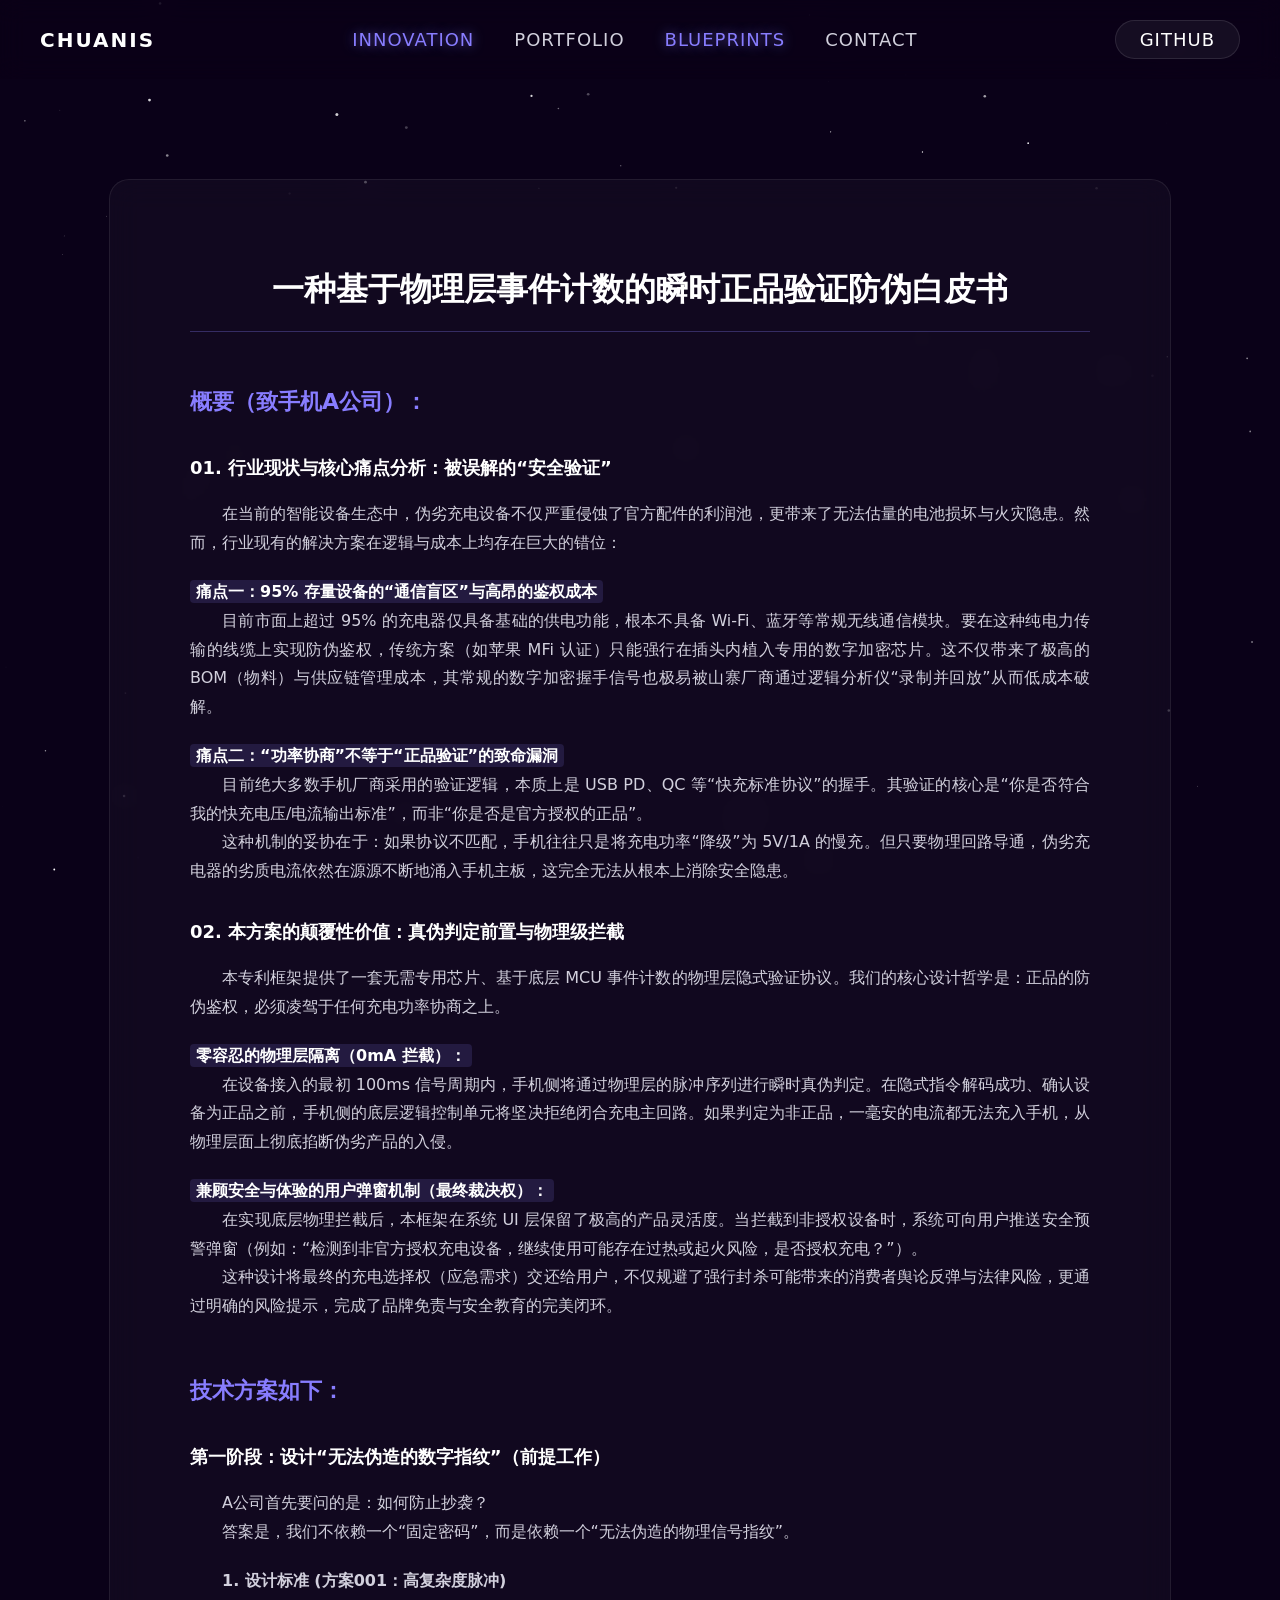
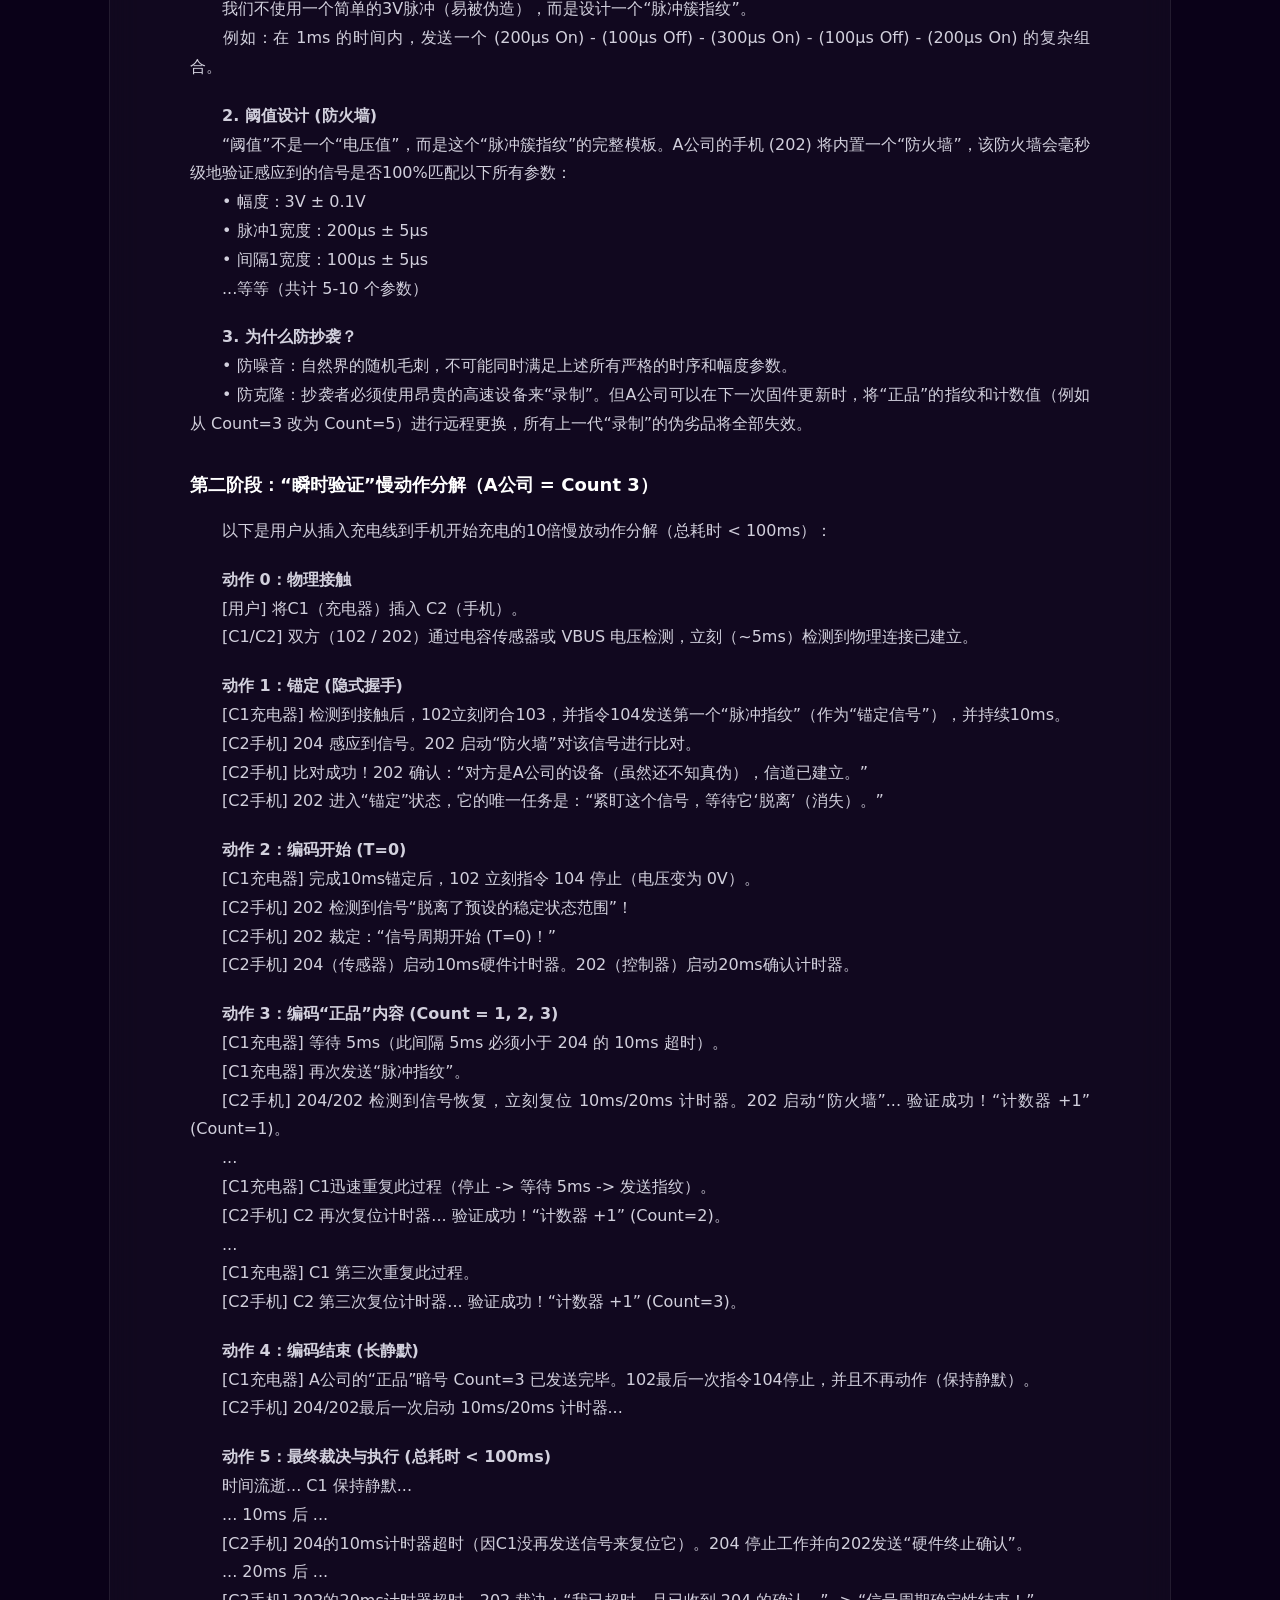
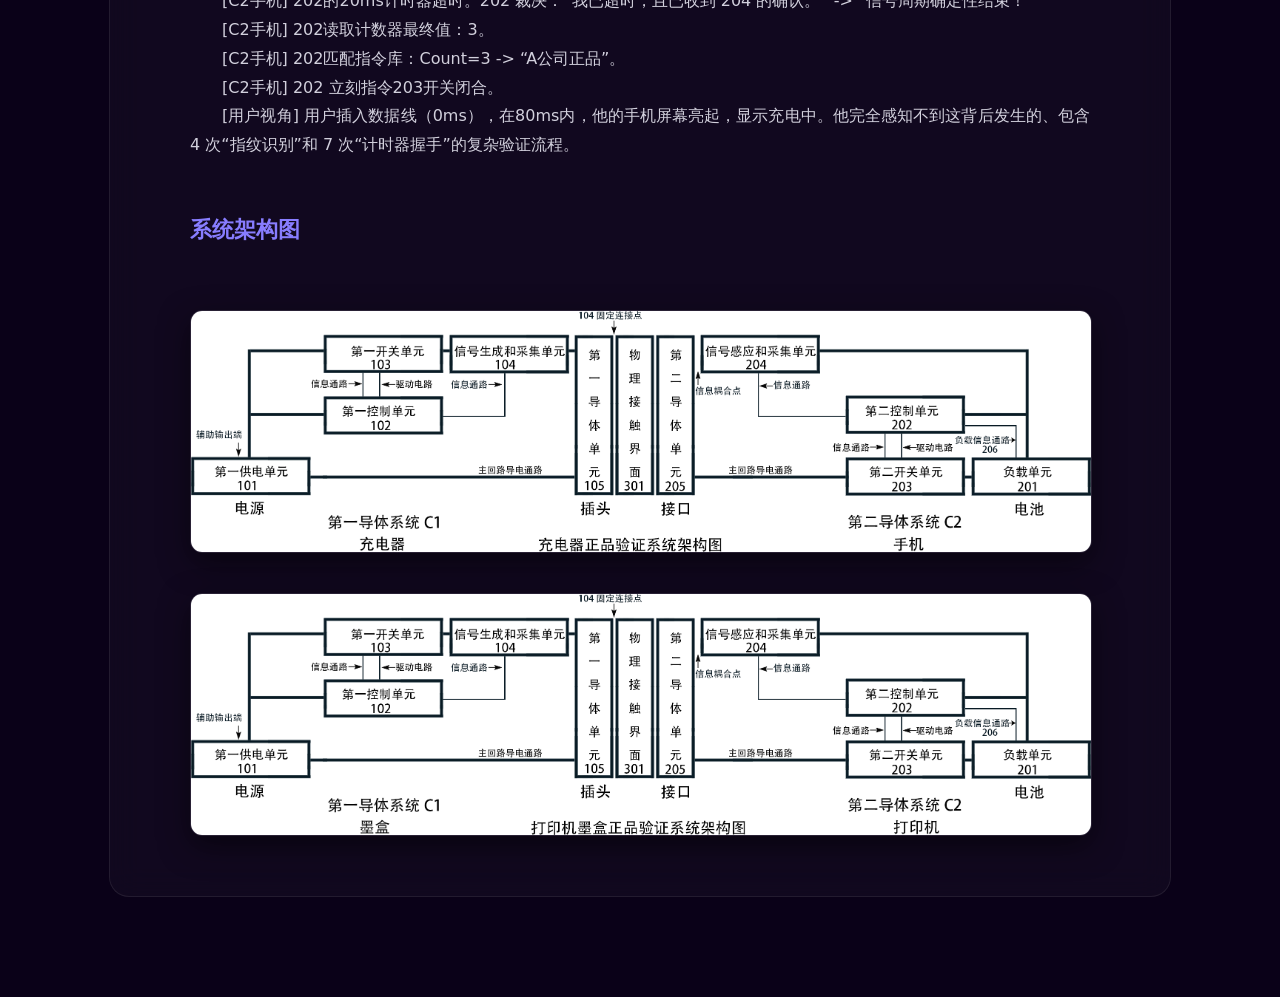
==== blueprints/index.html @ 3c377c74 "Add files via upload" ====
<!DOCTYPE html>
<html lang="zh-CN">
<head>
    <meta charset="UTF-8">
    <meta name="viewport" content="width=device-width, initial-scale=1.0">
    <title>技术白皮书 | CHUANIS BLUEPRINTS</title>
    <meta name="description" content="一种基于物理层事件计数的瞬时正品验证防伪白皮书。解析行业痛点，提供零容忍的物理层隔离与防伪解决方案。">
    
    <link rel="stylesheet" href="../assets/background.css">
    <link rel="stylesheet" href="../assets/nav.css">
    
    <style>
        /* 白皮书专属沉浸式阅读排版 */
        .whitepaper-container {
            display: flex;
            justify-content: center;
            padding: 100px 20px;
            position: relative;
            z-index: 10;
        }

        .whitepaper-content {
            background: rgba(255, 255, 255, 0.03);
            border: 1px solid rgba(255, 255, 255, 0.08);
            padding: 60px 80px;
            border-radius: 20px;
            max-width: 900px; /* 控制最佳阅读宽度 */
            width: 100%;
            backdrop-filter: blur(15px);
            color: #d2d0dd;
            line-height: 1.8;
            font-size: 16px;
        }

        /* 标题排版 */
        .whitepaper-content h1 {
            color: #fff;
            font-size: 32px;
            text-align: center;
            margin-bottom: 50px;
            line-height: 1.4;
            border-bottom: 1px solid rgba(136, 125, 255, 0.3);
            padding-bottom: 20px;
        }

        .whitepaper-content h2 {
            color: #887dff;
            font-size: 22px;
            margin-top: 50px;
            margin-bottom: 20px;
        }

        .whitepaper-content h3 {
            color: #fff;
            font-size: 18px;
            margin-top: 30px;
            margin-bottom: 15px;
        }

        /* 段落缩进与间距 */
        .whitepaper-content p {
            margin-bottom: 20px;
            text-align: justify;
        }

        /* 关键信息强调 */
        .highlight-text {
            color: #fff;
            font-weight: 600;
            background: rgba(136, 125, 255, 0.15);
            padding: 2px 6px;
            border-radius: 4px;
        }

        /* 图片架构图排版 */
        .architecture-images {
            margin-top: 60px;
            display: flex;
            flex-direction: column;
            gap: 40px;
        }

        .architecture-images img {
            width: 100%;
            height: auto;
            border-radius: 12px;
            box-shadow: 0 10px 30px rgba(0,0,0,0.5);
            border: 1px solid rgba(255,255,255,0.1);
        }

        /* 手机端适配 */
        @media (max-width: 768px) {
            .whitepaper-content { padding: 40px 30px; }
            .whitepaper-content h1 { font-size: 26px; }
        }
    </style>
</head>
<body>

    <main class="whitepaper-container">
        <article class="whitepaper-content">
            
            <h1>一种基于物理层事件计数的瞬时正品验证防伪白皮书</h1>

            <h2>概要（致手机A公司）：</h2>

            <h3>01. 行业现状与核心痛点分析：被误解的“安全验证”</h3>
            <p>&emsp;&emsp;在当前的智能设备生态中，伪劣充电设备不仅严重侵蚀了官方配件的利润池，更带来了无法估量的电池损坏与火灾隐患。然而，行业现有的解决方案在逻辑与成本上均存在巨大的错位：</p>
            
            <p><span class="highlight-text">痛点一：95% 存量设备的“通信盲区”与高昂的鉴权成本</span><br>
            &emsp;&emsp;目前市面上超过 95% 的充电器仅具备基础的供电功能，根本不具备 Wi-Fi、蓝牙等常规无线通信模块。要在这种纯电力传输的线缆上实现防伪鉴权，传统方案（如苹果 MFi 认证）只能强行在插头内植入专用的数字加密芯片。这不仅带来了极高的 BOM（物料）与供应链管理成本，其常规的数字加密握手信号也极易被山寨厂商通过逻辑分析仪“录制并回放”从而低成本破解。</p>

            <p><span class="highlight-text">痛点二：“功率协商”不等于“正品验证”的致命漏洞</span><br>
            &emsp;&emsp;目前绝大多数手机厂商采用的验证逻辑，本质上是 USB PD、QC 等“快充标准协议”的握手。其验证的核心是“你是否符合我的快充电压/电流输出标准”，而非“你是否是官方授权的正品”。<br>
            &emsp;&emsp;这种机制的妥协在于：如果协议不匹配，手机往往只是将充电功率“降级”为 5V/1A 的慢充。但只要物理回路导通，伪劣充电器的劣质电流依然在源源不断地涌入手机主板，这完全无法从根本上消除安全隐患。</p>

            <h3>02. 本方案的颠覆性价值：真伪判定前置与物理级拦截</h3>
            <p>&emsp;&emsp;本专利框架提供了一套无需专用芯片、基于底层 MCU 事件计数的物理层隐式验证协议。我们的核心设计哲学是：正品的防伪鉴权，必须凌驾于任何充电功率协商之上。</p>

            <p><span class="highlight-text">零容忍的物理层隔离（0mA 拦截）：</span><br>
            &emsp;&emsp;在设备接入的最初 100ms 信号周期内，手机侧将通过物理层的脉冲序列进行瞬时真伪判定。在隐式指令解码成功、确认设备为正品之前，手机侧的底层逻辑控制单元将坚决拒绝闭合充电主回路。如果判定为非正品，一毫安的电流都无法充入手机，从物理层面上彻底掐断伪劣产品的入侵。</p>

            <p><span class="highlight-text">兼顾安全与体验的用户弹窗机制（最终裁决权）：</span><br>
            &emsp;&emsp;在实现底层物理拦截后，本框架在系统 UI 层保留了极高的产品灵活度。当拦截到非授权设备时，系统可向用户推送安全预警弹窗（例如：“检测到非官方授权充电设备，继续使用可能存在过热或起火风险，是否授权充电？”）。<br>
            &emsp;&emsp;这种设计将最终的充电选择权（应急需求）交还给用户，不仅规避了强行封杀可能带来的消费者舆论反弹与法律风险，更通过明确的风险提示，完成了品牌免责与安全教育的完美闭环。</p>

            <h2>技术方案如下：</h2>

            <h3>第一阶段：设计“无法伪造的数字指纹”（前提工作）</h3>
            <p>&emsp;&emsp;A公司首先要问的是：如何防止抄袭？<br>
            &emsp;&emsp;答案是，我们不依赖一个“固定密码”，而是依赖一个“无法伪造的物理信号指纹”。</p>

            <p>&emsp;&emsp;<strong>1. 设计标准 (方案001：高复杂度脉冲)</strong><br>
            &emsp;&emsp;我们不使用一个简单的3V脉冲（易被伪造），而是设计一个“脉冲簇指纹”。<br>
            &emsp;&emsp;例如：在 1ms 的时间内，发送一个 (200µs On) - (100µs Off) - (300µs On) - (100µs Off) - (200µs On) 的复杂组合。</p>

            <p>&emsp;&emsp;<strong>2. 阈值设计 (防火墙)</strong><br>
            &emsp;&emsp;“阈值”不是一个“电压值”，而是这个“脉冲簇指纹”的完整模板。A公司的手机 (202) 将内置一个“防火墙”，该防火墙会毫秒级地验证感应到的信号是否100%匹配以下所有参数：<br>
            &emsp;&emsp;• 幅度：3V ± 0.1V<br>
            &emsp;&emsp;• 脉冲1宽度：200µs ± 5µs<br>
            &emsp;&emsp;• 间隔1宽度：100µs ± 5µs<br>
            &emsp;&emsp;...等等（共计 5-10 个参数）</p>

            <p>&emsp;&emsp;<strong>3. 为什么防抄袭？</strong><br>
            &emsp;&emsp;• 防噪音：自然界的随机毛刺，不可能同时满足上述所有严格的时序和幅度参数。<br>
            &emsp;&emsp;• 防克隆：抄袭者必须使用昂贵的高速设备来“录制”。但A公司可以在下一次固件更新时，将“正品”的指纹和计数值（例如从 Count=3 改为 Count=5）进行远程更换，所有上一代“录制”的伪劣品将全部失效。</p>

            <h3>第二阶段：“瞬时验证”慢动作分解（A公司 = Count 3）</h3>
            <p>&emsp;&emsp;以下是用户从插入充电线到手机开始充电的10倍慢放动作分解（总耗时 < 100ms）：</p>

            <p>&emsp;&emsp;<strong>动作 0：物理接触</strong><br>
            &emsp;&emsp;[用户] 将C1（充电器）插入 C2（手机）。<br>
            &emsp;&emsp;[C1/C2] 双方（102 / 202）通过电容传感器或 VBUS 电压检测，立刻（~5ms）检测到物理连接已建立。</p>

            <p>&emsp;&emsp;<strong>动作 1：锚定 (隐式握手)</strong><br>
            &emsp;&emsp;[C1充电器] 检测到接触后，102立刻闭合103，并指令104发送第一个“脉冲指纹”（作为“锚定信号”），并持续10ms。<br>
            &emsp;&emsp;[C2手机] 204 感应到信号。202 启动“防火墙”对该信号进行比对。<br>
            &emsp;&emsp;[C2手机] 比对成功！202 确认：“对方是A公司的设备（虽然还不知真伪），信道已建立。”<br>
            &emsp;&emsp;[C2手机] 202 进入“锚定”状态，它的唯一任务是：“紧盯这个信号，等待它‘脱离’（消失）。”</p>

            <p>&emsp;&emsp;<strong>动作 2：编码开始 (T=0)</strong><br>
            &emsp;&emsp;[C1充电器] 完成10ms锚定后，102 立刻指令 104 停止（电压变为 0V）。<br>
            &emsp;&emsp;[C2手机] 202 检测到信号“脱离了预设的稳定状态范围”！<br>
            &emsp;&emsp;[C2手机] 202 裁定：“信号周期开始 (T=0)！”<br>
            &emsp;&emsp;[C2手机] 204（传感器）启动10ms硬件计时器。202（控制器）启动20ms确认计时器。</p>

            <p>&emsp;&emsp;<strong>动作 3：编码“正品”内容 (Count = 1, 2, 3)</strong><br>
            &emsp;&emsp;[C1充电器] 等待 5ms（此间隔 5ms 必须小于 204 的 10ms 超时）。<br>
            &emsp;&emsp;[C1充电器] 再次发送“脉冲指纹”。<br>
            &emsp;&emsp;[C2手机] 204/202 检测到信号恢复，立刻复位 10ms/20ms 计时器。202 启动“防火墙”... 验证成功！“计数器 +1” (Count=1)。<br>
            &emsp;&emsp;...<br>
            &emsp;&emsp;[C1充电器] C1迅速重复此过程（停止 -> 等待 5ms -> 发送指纹）。<br>
            &emsp;&emsp;[C2手机] C2 再次复位计时器... 验证成功！“计数器 +1” (Count=2)。<br>
            &emsp;&emsp;...<br>
            &emsp;&emsp;[C1充电器] C1 第三次重复此过程。<br>
            &emsp;&emsp;[C2手机] C2 第三次复位计时器... 验证成功！“计数器 +1” (Count=3)。</p>

            <p>&emsp;&emsp;<strong>动作 4：编码结束 (长静默)</strong><br>
            &emsp;&emsp;[C1充电器] A公司的“正品”暗号 Count=3 已发送完毕。102最后一次指令104停止，并且不再动作（保持静默）。<br>
            &emsp;&emsp;[C2手机] 204/202最后一次启动 10ms/20ms 计时器...</p>

            <p>&emsp;&emsp;<strong>动作 5：最终裁决与执行 (总耗时 < 100ms)</strong><br>
            &emsp;&emsp;时间流逝... C1 保持静默...<br>
            &emsp;&emsp;... 10ms 后 ...<br>
            &emsp;&emsp;[C2手机] 204的10ms计时器超时（因C1没再发送信号来复位它）。204 停止工作并向202发送“硬件终止确认”。<br>
            &emsp;&emsp;... 20ms 后 ...<br>
            &emsp;&emsp;[C2手机] 202的20ms计时器超时。202 裁决：“我已超时，且已收到 204 的确认。” -> “信号周期确定性结束！”<br>
            &emsp;&emsp;[C2手机] 202读取计数器最终值：3。<br>
            &emsp;&emsp;[C2手机] 202匹配指令库：Count=3 -> “A公司正品”。<br>
            &emsp;&emsp;[C2手机] 202 立刻指令203开关闭合。<br>
            &emsp;&emsp;[用户视角] 用户插入数据线（0ms），在80ms内，他的手机屏幕亮起，显示充电中。他完全感知不到这背后发生的、包含 4 次“指纹识别”和 7 次“计时器握手”的复杂验证流程。</p>

            <h2>系统架构图</h2>
            
            <div class="architecture-images">
                <img src="充电器正品验证系统架构图.png" alt="充电器正品验证系统架构图">
                <img src="打印机墨盒正品验证系统架构图.png" alt="打印机墨盒正品验证系统架构图">
            </div>

        </article>
    </main>

    <script src="../assets/background.js"></script>
    <script src="../assets/nav.js"></script>
    
</body>
</html>
---- assets/background.css ----
/* assets/background.css - 全局星空背景样式 */

/* 1. 规范网页底层 */
body {
    margin: 0;
    padding: 0;
    background-color: #0a0118; /* 纯粹的极夜黑底色 */
    color: #fff;
    font-family: system-ui, -apple-system, sans-serif;
    /* 优化：使用 dvh 完美适配现代智能手机的动态地址栏 */
    min-height: 100dvh; 
    overflow-x: hidden; /* 防止横向滚动条 */
}

/* 2. 将星空画布死死钉在屏幕最底层 */
#star-canvas {
    position: fixed; /* 核心：不论网页内容怎么滑动，星空永远在原地 */
    top: 0;
    left: 0;
    width: 100vw;
    height: 100vh;
    z-index: -999; /* 永远在所有内容的最低层 */
    pointer-events: none; /* 让鼠标事件穿透，绝不影响网页点击 */
}
---- assets/nav.css ----
/* assets/nav.css - CHUANIS 全局导航样式 (毛玻璃效果版) */

.global-navbar {
    position: sticky;
    top: 0;
    display: flex;
    justify-content: space-between;
    align-items: center;
    padding: 20px 40px;
    z-index: 2000;
    
    /* 毛玻璃核心效果 */
    background: rgba(10, 1, 24, 0.7); 
    backdrop-filter: blur(12px); 
    -webkit-backdrop-filter: blur(12px);
    
    /* 修正：如果之前有奇怪横条，是因为边框导致的，这里明确移除底部边框 */
    border-bottom: none; 
}

.nav-logo {
    color: #fff;
    font-weight: bold;
    text-decoration: none;
    font-size: 20px;
    letter-spacing: 2px;
}

.nav-center {
    display: flex;
    gap: 40px;
}

.nav-center a {
    color: #d2d0dd; 
    text-decoration: none;
    font-size: 14px;
    font-weight: 500;
    transition: all 0.3s ease;
    text-transform: uppercase;
    letter-spacing: 1px;
}

/* ✨ 电光紫交互效果 */
.nav-center a:hover,
.nav-center a.active {
    color: #887dff; 
    text-shadow: 0 0 12px rgba(136, 125, 255, 0.6); 
}

.nav-right {
    display: flex;
    gap: 24px;
    align-items: center;
}

/* GitHub 按钮 */
.nav-btn-signup {
    color: #fff;
    background: rgba(255, 255, 255, 0.05);
    border: 1px solid rgba(255, 255, 255, 0.1);
    padding: 8px 24px;
    border-radius: 999px;
    text-decoration: none;
    font-size: 14px;
    transition: all 0.3s ease;
    text-transform: uppercase;
    letter-spacing: 1px;
}
.nav-btn-signup:hover {
    background: rgba(255, 255, 255, 0.1);
    border-color: rgba(255, 255, 255, 0.2);
}
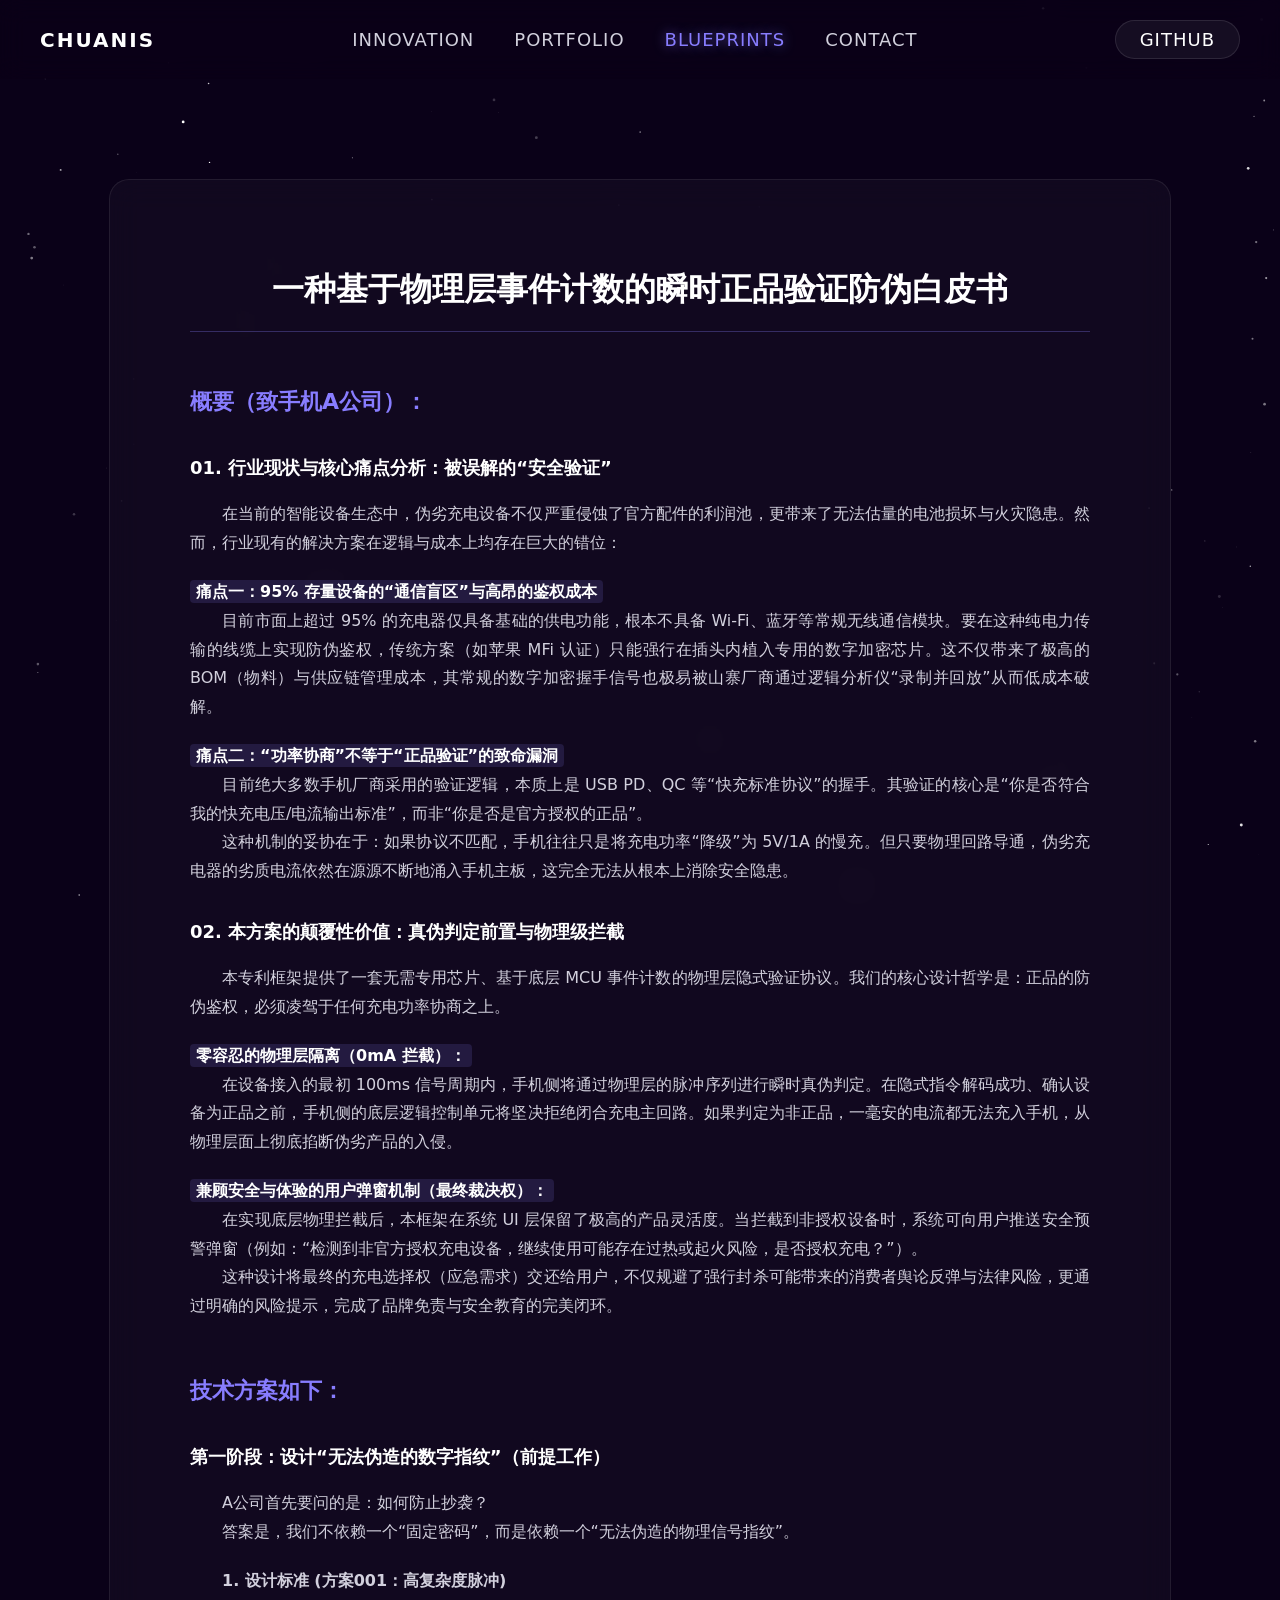
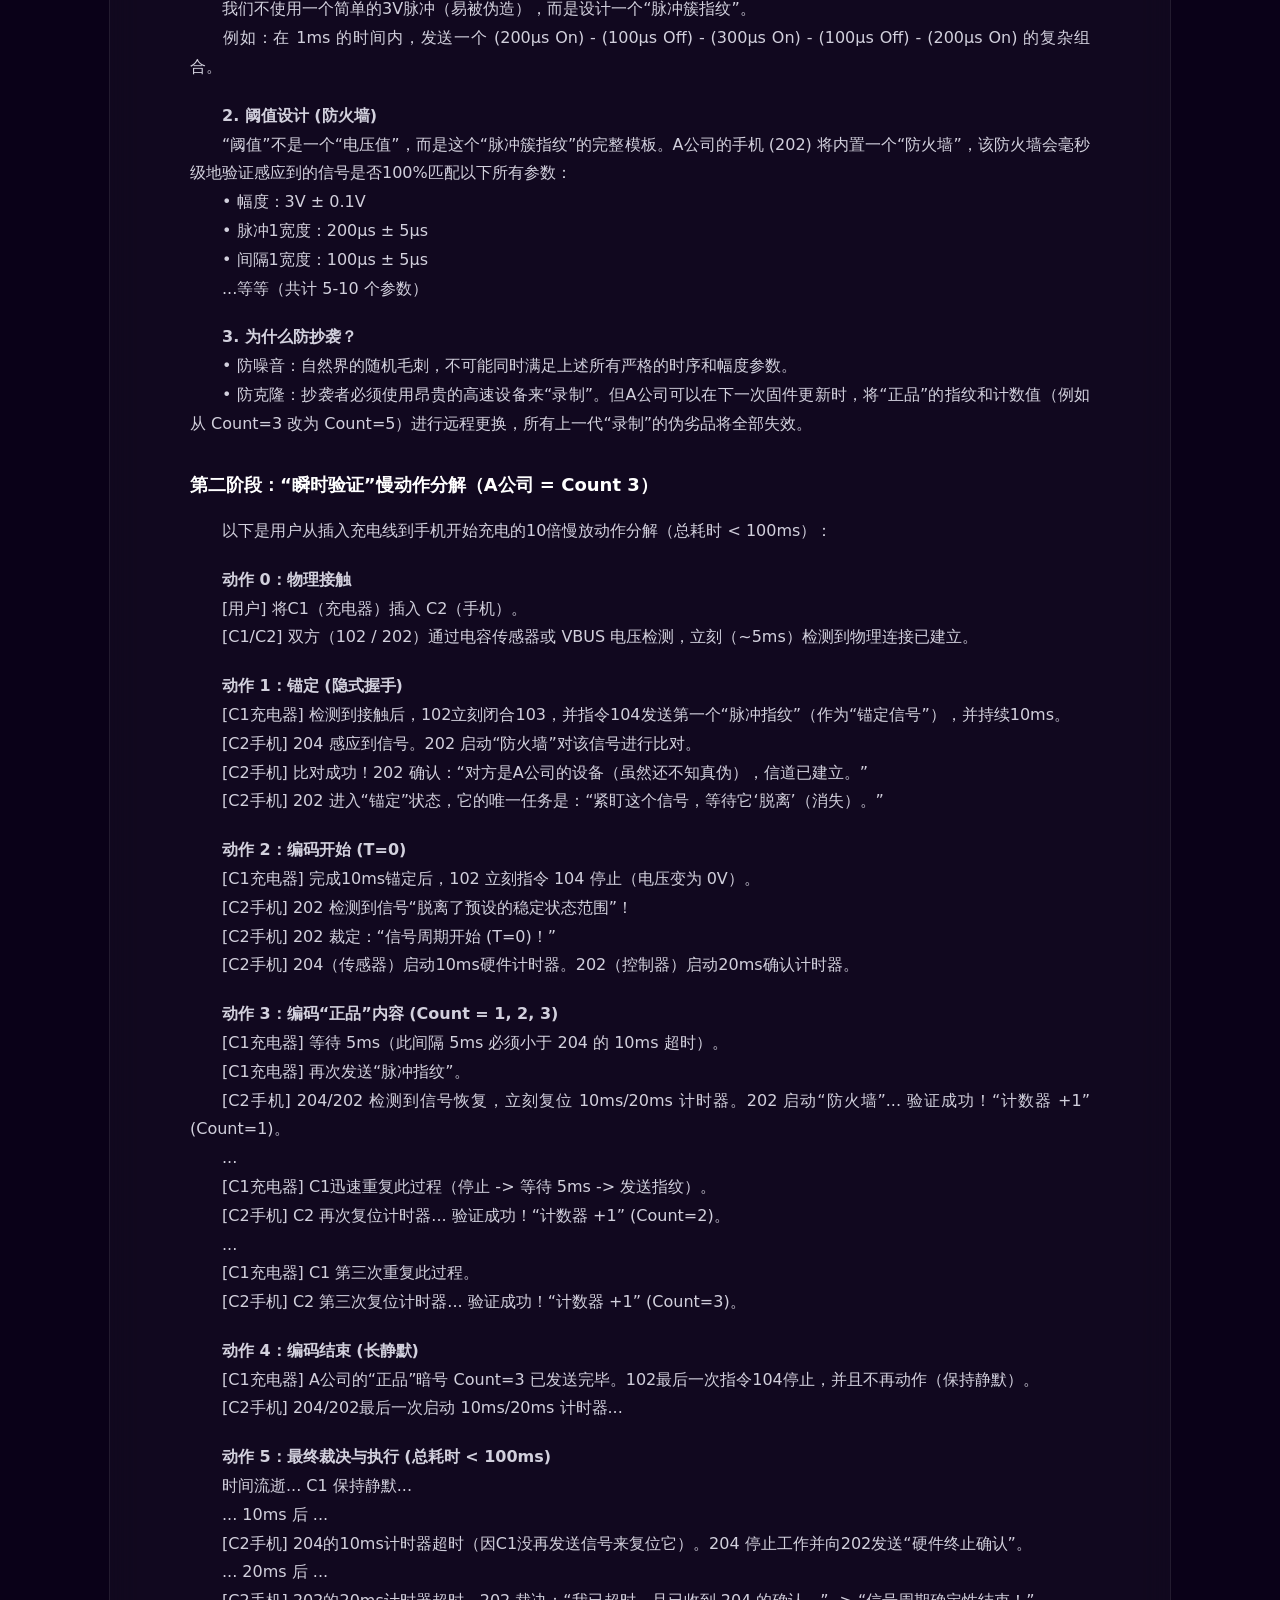
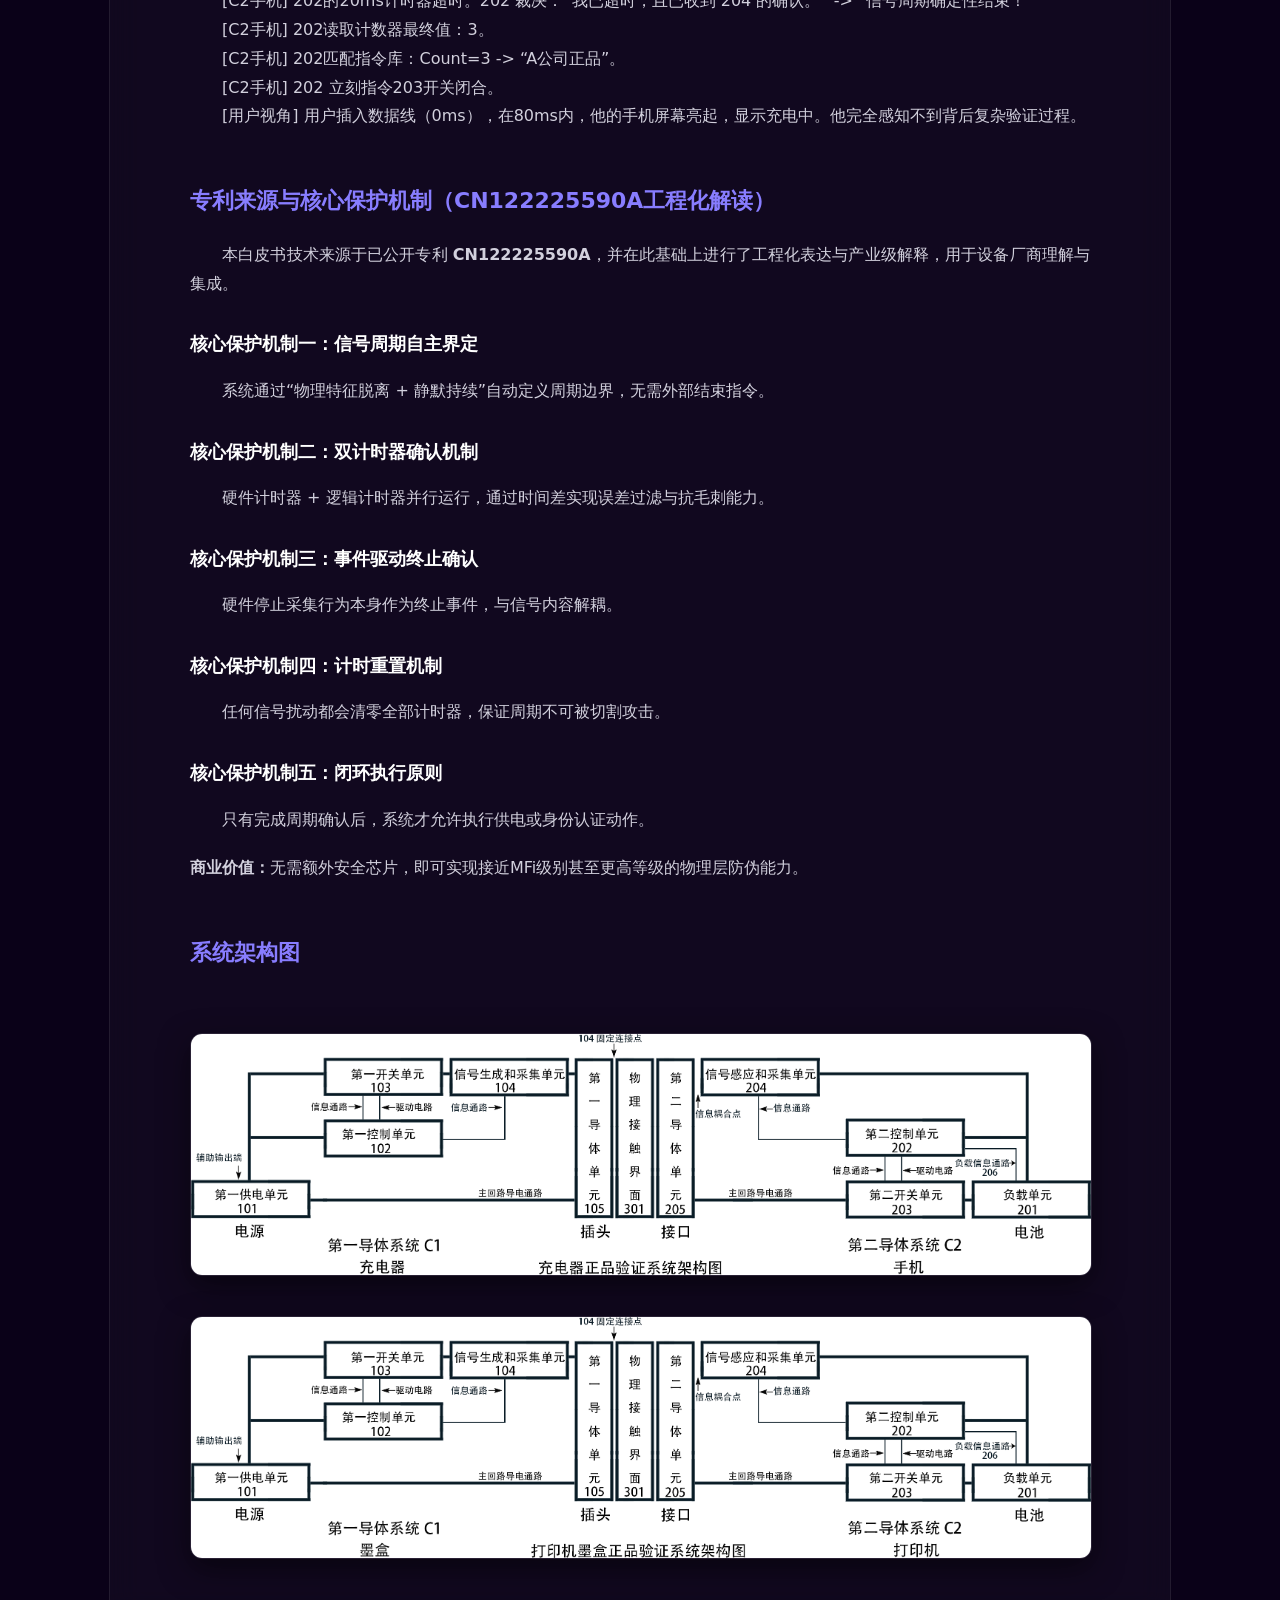
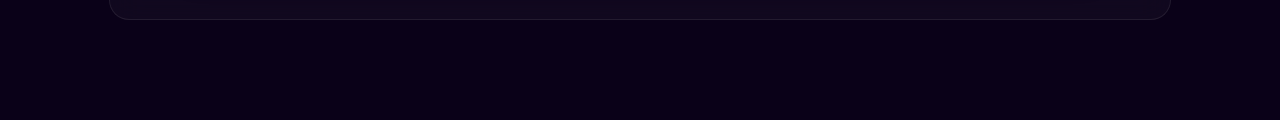
==== commit b620a2b5: "Update index.html" ====
--- a/blueprints/index.html
+++ b/blueprints/index.html
@@ -24,7 +24,7 @@
             border: 1px solid rgba(255, 255, 255, 0.08);
             padding: 60px 80px;
             border-radius: 20px;
-            max-width: 900px; /* 控制最佳阅读宽度 */
+            max-width: 900px;
             width: 100%;
             backdrop-filter: blur(15px);
             color: #d2d0dd;
@@ -32,7 +32,6 @@
             font-size: 16px;
         }
 
-        /* 标题排版 */
         .whitepaper-content h1 {
             color: #fff;
             font-size: 32px;
@@ -57,13 +56,11 @@
             margin-bottom: 15px;
         }
 
-        /* 段落缩进与间距 */
         .whitepaper-content p {
             margin-bottom: 20px;
             text-align: justify;
         }
 
-        /* 关键信息强调 */
         .highlight-text {
             color: #fff;
             font-weight: 600;
@@ -72,7 +69,6 @@
             border-radius: 4px;
         }
 
-        /* 图片架构图排版 */
         .architecture-images {
             margin-top: 60px;
             display: flex;
@@ -88,120 +84,145 @@
             border: 1px solid rgba(255,255,255,0.1);
         }
 
-        /* 手机端适配 */
         @media (max-width: 768px) {
             .whitepaper-content { padding: 40px 30px; }
             .whitepaper-content h1 { font-size: 26px; }
         }
     </style>
 </head>
+
 <body>
 
-    <main class="whitepaper-container">
-        <article class="whitepaper-content">
-            
-            <h1>一种基于物理层事件计数的瞬时正品验证防伪白皮书</h1>
-
-            <h2>概要（致手机A公司）：</h2>
-
-            <h3>01. 行业现状与核心痛点分析：被误解的“安全验证”</h3>
-            <p>&emsp;&emsp;在当前的智能设备生态中，伪劣充电设备不仅严重侵蚀了官方配件的利润池，更带来了无法估量的电池损坏与火灾隐患。然而，行业现有的解决方案在逻辑与成本上均存在巨大的错位：</p>
-            
-            <p><span class="highlight-text">痛点一：95% 存量设备的“通信盲区”与高昂的鉴权成本</span><br>
-            &emsp;&emsp;目前市面上超过 95% 的充电器仅具备基础的供电功能，根本不具备 Wi-Fi、蓝牙等常规无线通信模块。要在这种纯电力传输的线缆上实现防伪鉴权，传统方案（如苹果 MFi 认证）只能强行在插头内植入专用的数字加密芯片。这不仅带来了极高的 BOM（物料）与供应链管理成本，其常规的数字加密握手信号也极易被山寨厂商通过逻辑分析仪“录制并回放”从而低成本破解。</p>
-
-            <p><span class="highlight-text">痛点二：“功率协商”不等于“正品验证”的致命漏洞</span><br>
-            &emsp;&emsp;目前绝大多数手机厂商采用的验证逻辑，本质上是 USB PD、QC 等“快充标准协议”的握手。其验证的核心是“你是否符合我的快充电压/电流输出标准”，而非“你是否是官方授权的正品”。<br>
-            &emsp;&emsp;这种机制的妥协在于：如果协议不匹配，手机往往只是将充电功率“降级”为 5V/1A 的慢充。但只要物理回路导通，伪劣充电器的劣质电流依然在源源不断地涌入手机主板，这完全无法从根本上消除安全隐患。</p>
-
-            <h3>02. 本方案的颠覆性价值：真伪判定前置与物理级拦截</h3>
-            <p>&emsp;&emsp;本专利框架提供了一套无需专用芯片、基于底层 MCU 事件计数的物理层隐式验证协议。我们的核心设计哲学是：正品的防伪鉴权，必须凌驾于任何充电功率协商之上。</p>
-
-            <p><span class="highlight-text">零容忍的物理层隔离（0mA 拦截）：</span><br>
-            &emsp;&emsp;在设备接入的最初 100ms 信号周期内，手机侧将通过物理层的脉冲序列进行瞬时真伪判定。在隐式指令解码成功、确认设备为正品之前，手机侧的底层逻辑控制单元将坚决拒绝闭合充电主回路。如果判定为非正品，一毫安的电流都无法充入手机，从物理层面上彻底掐断伪劣产品的入侵。</p>
-
-            <p><span class="highlight-text">兼顾安全与体验的用户弹窗机制（最终裁决权）：</span><br>
-            &emsp;&emsp;在实现底层物理拦截后，本框架在系统 UI 层保留了极高的产品灵活度。当拦截到非授权设备时，系统可向用户推送安全预警弹窗（例如：“检测到非官方授权充电设备，继续使用可能存在过热或起火风险，是否授权充电？”）。<br>
-            &emsp;&emsp;这种设计将最终的充电选择权（应急需求）交还给用户，不仅规避了强行封杀可能带来的消费者舆论反弹与法律风险，更通过明确的风险提示，完成了品牌免责与安全教育的完美闭环。</p>
-
-            <h2>技术方案如下：</h2>
-
-            <h3>第一阶段：设计“无法伪造的数字指纹”（前提工作）</h3>
-            <p>&emsp;&emsp;A公司首先要问的是：如何防止抄袭？<br>
-            &emsp;&emsp;答案是，我们不依赖一个“固定密码”，而是依赖一个“无法伪造的物理信号指纹”。</p>
-
-            <p>&emsp;&emsp;<strong>1. 设计标准 (方案001：高复杂度脉冲)</strong><br>
-            &emsp;&emsp;我们不使用一个简单的3V脉冲（易被伪造），而是设计一个“脉冲簇指纹”。<br>
-            &emsp;&emsp;例如：在 1ms 的时间内，发送一个 (200µs On) - (100µs Off) - (300µs On) - (100µs Off) - (200µs On) 的复杂组合。</p>
-
-            <p>&emsp;&emsp;<strong>2. 阈值设计 (防火墙)</strong><br>
-            &emsp;&emsp;“阈值”不是一个“电压值”，而是这个“脉冲簇指纹”的完整模板。A公司的手机 (202) 将内置一个“防火墙”，该防火墙会毫秒级地验证感应到的信号是否100%匹配以下所有参数：<br>
-            &emsp;&emsp;• 幅度：3V ± 0.1V<br>
-            &emsp;&emsp;• 脉冲1宽度：200µs ± 5µs<br>
-            &emsp;&emsp;• 间隔1宽度：100µs ± 5µs<br>
-            &emsp;&emsp;...等等（共计 5-10 个参数）</p>
-
-            <p>&emsp;&emsp;<strong>3. 为什么防抄袭？</strong><br>
-            &emsp;&emsp;• 防噪音：自然界的随机毛刺，不可能同时满足上述所有严格的时序和幅度参数。<br>
-            &emsp;&emsp;• 防克隆：抄袭者必须使用昂贵的高速设备来“录制”。但A公司可以在下一次固件更新时，将“正品”的指纹和计数值（例如从 Count=3 改为 Count=5）进行远程更换，所有上一代“录制”的伪劣品将全部失效。</p>
-
-            <h3>第二阶段：“瞬时验证”慢动作分解（A公司 = Count 3）</h3>
-            <p>&emsp;&emsp;以下是用户从插入充电线到手机开始充电的10倍慢放动作分解（总耗时 < 100ms）：</p>
-
-            <p>&emsp;&emsp;<strong>动作 0：物理接触</strong><br>
-            &emsp;&emsp;[用户] 将C1（充电器）插入 C2（手机）。<br>
-            &emsp;&emsp;[C1/C2] 双方（102 / 202）通过电容传感器或 VBUS 电压检测，立刻（~5ms）检测到物理连接已建立。</p>
-
-            <p>&emsp;&emsp;<strong>动作 1：锚定 (隐式握手)</strong><br>
-            &emsp;&emsp;[C1充电器] 检测到接触后，102立刻闭合103，并指令104发送第一个“脉冲指纹”（作为“锚定信号”），并持续10ms。<br>
-            &emsp;&emsp;[C2手机] 204 感应到信号。202 启动“防火墙”对该信号进行比对。<br>
-            &emsp;&emsp;[C2手机] 比对成功！202 确认：“对方是A公司的设备（虽然还不知真伪），信道已建立。”<br>
-            &emsp;&emsp;[C2手机] 202 进入“锚定”状态，它的唯一任务是：“紧盯这个信号，等待它‘脱离’（消失）。”</p>
-
-            <p>&emsp;&emsp;<strong>动作 2：编码开始 (T=0)</strong><br>
-            &emsp;&emsp;[C1充电器] 完成10ms锚定后，102 立刻指令 104 停止（电压变为 0V）。<br>
-            &emsp;&emsp;[C2手机] 202 检测到信号“脱离了预设的稳定状态范围”！<br>
-            &emsp;&emsp;[C2手机] 202 裁定：“信号周期开始 (T=0)！”<br>
-            &emsp;&emsp;[C2手机] 204（传感器）启动10ms硬件计时器。202（控制器）启动20ms确认计时器。</p>
-
-            <p>&emsp;&emsp;<strong>动作 3：编码“正品”内容 (Count = 1, 2, 3)</strong><br>
-            &emsp;&emsp;[C1充电器] 等待 5ms（此间隔 5ms 必须小于 204 的 10ms 超时）。<br>
-            &emsp;&emsp;[C1充电器] 再次发送“脉冲指纹”。<br>
-            &emsp;&emsp;[C2手机] 204/202 检测到信号恢复，立刻复位 10ms/20ms 计时器。202 启动“防火墙”... 验证成功！“计数器 +1” (Count=1)。<br>
-            &emsp;&emsp;...<br>
-            &emsp;&emsp;[C1充电器] C1迅速重复此过程（停止 -> 等待 5ms -> 发送指纹）。<br>
-            &emsp;&emsp;[C2手机] C2 再次复位计时器... 验证成功！“计数器 +1” (Count=2)。<br>
-            &emsp;&emsp;...<br>
-            &emsp;&emsp;[C1充电器] C1 第三次重复此过程。<br>
-            &emsp;&emsp;[C2手机] C2 第三次复位计时器... 验证成功！“计数器 +1” (Count=3)。</p>
-
-            <p>&emsp;&emsp;<strong>动作 4：编码结束 (长静默)</strong><br>
-            &emsp;&emsp;[C1充电器] A公司的“正品”暗号 Count=3 已发送完毕。102最后一次指令104停止，并且不再动作（保持静默）。<br>
-            &emsp;&emsp;[C2手机] 204/202最后一次启动 10ms/20ms 计时器...</p>
-
-            <p>&emsp;&emsp;<strong>动作 5：最终裁决与执行 (总耗时 < 100ms)</strong><br>
-            &emsp;&emsp;时间流逝... C1 保持静默...<br>
-            &emsp;&emsp;... 10ms 后 ...<br>
-            &emsp;&emsp;[C2手机] 204的10ms计时器超时（因C1没再发送信号来复位它）。204 停止工作并向202发送“硬件终止确认”。<br>
-            &emsp;&emsp;... 20ms 后 ...<br>
-            &emsp;&emsp;[C2手机] 202的20ms计时器超时。202 裁决：“我已超时，且已收到 204 的确认。” -> “信号周期确定性结束！”<br>
-            &emsp;&emsp;[C2手机] 202读取计数器最终值：3。<br>
-            &emsp;&emsp;[C2手机] 202匹配指令库：Count=3 -> “A公司正品”。<br>
-            &emsp;&emsp;[C2手机] 202 立刻指令203开关闭合。<br>
-            &emsp;&emsp;[用户视角] 用户插入数据线（0ms），在80ms内，他的手机屏幕亮起，显示充电中。他完全感知不到这背后发生的、包含 4 次“指纹识别”和 7 次“计时器握手”的复杂验证流程。</p>
-
-            <h2>系统架构图</h2>
-            
-            <div class="architecture-images">
-                <img src="充电器正品验证系统架构图.png" alt="充电器正品验证系统架构图">
-                <img src="打印机墨盒正品验证系统架构图.png" alt="打印机墨盒正品验证系统架构图">
-            </div>
-
-        </article>
-    </main>
-
-    <script src="../assets/background.js"></script>
-    <script src="../assets/nav.js"></script>
-    
+<main class="whitepaper-container">
+<article class="whitepaper-content">
+
+<h1>一种基于物理层事件计数的瞬时正品验证防伪白皮书</h1>
+
+<h2>概要（致手机A公司）：</h2>
+
+<h3>01. 行业现状与核心痛点分析：被误解的“安全验证”</h3>
+
+<p>&emsp;&emsp;在当前的智能设备生态中，伪劣充电设备不仅严重侵蚀了官方配件的利润池，更带来了无法估量的电池损坏与火灾隐患。然而，行业现有的解决方案在逻辑与成本上均存在巨大的错位：</p>
+
+<p><span class="highlight-text">痛点一：95% 存量设备的“通信盲区”与高昂的鉴权成本</span><br>
+&emsp;&emsp;目前市面上超过 95% 的充电器仅具备基础的供电功能，根本不具备 Wi-Fi、蓝牙等常规无线通信模块。要在这种纯电力传输的线缆上实现防伪鉴权，传统方案（如苹果 MFi 认证）只能强行在插头内植入专用的数字加密芯片。这不仅带来了极高的 BOM（物料）与供应链管理成本，其常规的数字加密握手信号也极易被山寨厂商通过逻辑分析仪“录制并回放”从而低成本破解。</p>
+
+<p><span class="highlight-text">痛点二：“功率协商”不等于“正品验证”的致命漏洞</span><br>
+&emsp;&emsp;目前绝大多数手机厂商采用的验证逻辑，本质上是 USB PD、QC 等“快充标准协议”的握手。其验证的核心是“你是否符合我的快充电压/电流输出标准”，而非“你是否是官方授权的正品”。<br>
+&emsp;&emsp;这种机制的妥协在于：如果协议不匹配，手机往往只是将充电功率“降级”为 5V/1A 的慢充。但只要物理回路导通，伪劣充电器的劣质电流依然在源源不断地涌入手机主板，这完全无法从根本上消除安全隐患。</p>
+
+<h3>02. 本方案的颠覆性价值：真伪判定前置与物理级拦截</h3>
+
+<p>&emsp;&emsp;本专利框架提供了一套无需专用芯片、基于底层 MCU 事件计数的物理层隐式验证协议。我们的核心设计哲学是：正品的防伪鉴权，必须凌驾于任何充电功率协商之上。</p>
+
+<p><span class="highlight-text">零容忍的物理层隔离（0mA 拦截）：</span><br>
+&emsp;&emsp;在设备接入的最初 100ms 信号周期内，手机侧将通过物理层的脉冲序列进行瞬时真伪判定。在隐式指令解码成功、确认设备为正品之前，手机侧的底层逻辑控制单元将坚决拒绝闭合充电主回路。如果判定为非正品，一毫安的电流都无法充入手机，从物理层面上彻底掐断伪劣产品的入侵。</p>
+
+<p><span class="highlight-text">兼顾安全与体验的用户弹窗机制（最终裁决权）：</span><br>
+&emsp;&emsp;在实现底层物理拦截后，本框架在系统 UI 层保留了极高的产品灵活度。当拦截到非授权设备时，系统可向用户推送安全预警弹窗（例如：“检测到非官方授权充电设备，继续使用可能存在过热或起火风险，是否授权充电？”）。<br>
+&emsp;&emsp;这种设计将最终的充电选择权（应急需求）交还给用户，不仅规避了强行封杀可能带来的消费者舆论反弹与法律风险，更通过明确的风险提示，完成了品牌免责与安全教育的完美闭环。</p>
+
+<h2>技术方案如下：</h2>
+
+<h3>第一阶段：设计“无法伪造的数字指纹”（前提工作）</h3>
+
+<p>&emsp;&emsp;A公司首先要问的是：如何防止抄袭？<br>
+&emsp;&emsp;答案是，我们不依赖一个“固定密码”，而是依赖一个“无法伪造的物理信号指纹”。</p>
+
+<p>&emsp;&emsp;<strong>1. 设计标准 (方案001：高复杂度脉冲)</strong><br>
+&emsp;&emsp;我们不使用一个简单的3V脉冲（易被伪造），而是设计一个“脉冲簇指纹”。<br>
+&emsp;&emsp;例如：在 1ms 的时间内，发送一个 (200µs On) - (100µs Off) - (300µs On) - (100µs Off) - (200µs On) 的复杂组合。</p>
+
+<p>&emsp;&emsp;<strong>2. 阈值设计 (防火墙)</strong><br>
+&emsp;&emsp;“阈值”不是一个“电压值”，而是这个“脉冲簇指纹”的完整模板。A公司的手机 (202) 将内置一个“防火墙”，该防火墙会毫秒级地验证感应到的信号是否100%匹配以下所有参数：<br>
+&emsp;&emsp;• 幅度：3V ± 0.1V<br>
+&emsp;&emsp;• 脉冲1宽度：200µs ± 5µs<br>
+&emsp;&emsp;• 间隔1宽度：100µs ± 5µs<br>
+&emsp;&emsp;...等等（共计 5-10 个参数）</p>
+
+<p>&emsp;&emsp;<strong>3. 为什么防抄袭？</strong><br>
+&emsp;&emsp;• 防噪音：自然界的随机毛刺，不可能同时满足上述所有严格的时序和幅度参数。<br>
+&emsp;&emsp;• 防克隆：抄袭者必须使用昂贵的高速设备来“录制”。但A公司可以在下一次固件更新时，将“正品”的指纹和计数值（例如从 Count=3 改为 Count=5）进行远程更换，所有上一代“录制”的伪劣品将全部失效。</p>
+
+<h3>第二阶段：“瞬时验证”慢动作分解（A公司 = Count 3）</h3>
+
+<p>&emsp;&emsp;以下是用户从插入充电线到手机开始充电的10倍慢放动作分解（总耗时 < 100ms）：</p>
+
+<p>&emsp;&emsp;<strong>动作 0：物理接触</strong><br>
+&emsp;&emsp;[用户] 将C1（充电器）插入 C2（手机）。<br>
+&emsp;&emsp;[C1/C2] 双方（102 / 202）通过电容传感器或 VBUS 电压检测，立刻（~5ms）检测到物理连接已建立。</p>
+
+<p>&emsp;&emsp;<strong>动作 1：锚定 (隐式握手)</strong><br>
+&emsp;&emsp;[C1充电器] 检测到接触后，102立刻闭合103，并指令104发送第一个“脉冲指纹”（作为“锚定信号”），并持续10ms。<br>
+&emsp;&emsp;[C2手机] 204 感应到信号。202 启动“防火墙”对该信号进行比对。<br>
+&emsp;&emsp;[C2手机] 比对成功！202 确认：“对方是A公司的设备（虽然还不知真伪），信道已建立。”<br>
+&emsp;&emsp;[C2手机] 202 进入“锚定”状态，它的唯一任务是：“紧盯这个信号，等待它‘脱离’（消失）。”</p>
+
+<p>&emsp;&emsp;<strong>动作 2：编码开始 (T=0)</strong><br>
+&emsp;&emsp;[C1充电器] 完成10ms锚定后，102 立刻指令 104 停止（电压变为 0V）。<br>
+&emsp;&emsp;[C2手机] 202 检测到信号“脱离了预设的稳定状态范围”！<br>
+&emsp;&emsp;[C2手机] 202 裁定：“信号周期开始 (T=0)！”<br>
+&emsp;&emsp;[C2手机] 204（传感器）启动10ms硬件计时器。202（控制器）启动20ms确认计时器。</p>
+
+<p>&emsp;&emsp;<strong>动作 3：编码“正品”内容 (Count = 1, 2, 3)</strong><br>
+&emsp;&emsp;[C1充电器] 等待 5ms（此间隔 5ms 必须小于 204 的 10ms 超时）。<br>
+&emsp;&emsp;[C1充电器] 再次发送“脉冲指纹”。<br>
+&emsp;&emsp;[C2手机] 204/202 检测到信号恢复，立刻复位 10ms/20ms 计时器。202 启动“防火墙”... 验证成功！“计数器 +1” (Count=1)。<br>
+&emsp;&emsp;...<br>
+&emsp;&emsp;[C1充电器] C1迅速重复此过程（停止 -> 等待 5ms -> 发送指纹）。<br>
+&emsp;&emsp;[C2手机] C2 再次复位计时器... 验证成功！“计数器 +1” (Count=2)。<br>
+&emsp;&emsp;...<br>
+&emsp;&emsp;[C1充电器] C1 第三次重复此过程。<br>
+&emsp;&emsp;[C2手机] C2 第三次复位计时器... 验证成功！“计数器 +1” (Count=3)。</p>
+
+<p>&emsp;&emsp;<strong>动作 4：编码结束 (长静默)</strong><br>
+&emsp;&emsp;[C1充电器] A公司的“正品”暗号 Count=3 已发送完毕。102最后一次指令104停止，并且不再动作（保持静默）。<br>
+&emsp;&emsp;[C2手机] 204/202最后一次启动 10ms/20ms 计时器...</p>
+
+<p>&emsp;&emsp;<strong>动作 5：最终裁决与执行 (总耗时 < 100ms)</strong><br>
+&emsp;&emsp;时间流逝... C1 保持静默...<br>
+&emsp;&emsp;... 10ms 后 ...<br>
+&emsp;&emsp;[C2手机] 204的10ms计时器超时（因C1没再发送信号来复位它）。204 停止工作并向202发送“硬件终止确认”。<br>
+&emsp;&emsp;... 20ms 后 ...<br>
+&emsp;&emsp;[C2手机] 202的20ms计时器超时。202 裁决：“我已超时，且已收到 204 的确认。” -> “信号周期确定性结束！”<br>
+&emsp;&emsp;[C2手机] 202读取计数器最终值：3。<br>
+&emsp;&emsp;[C2手机] 202匹配指令库：Count=3 -> “A公司正品”。<br>
+&emsp;&emsp;[C2手机] 202 立刻指令203开关闭合。<br>
+&emsp;&emsp;[用户视角] 用户插入数据线（0ms），在80ms内，他的手机屏幕亮起，显示充电中。他完全感知不到背后复杂验证过程。</p>
+
+<h2>专利来源与核心保护机制（CN122225590A工程化解读）</h2>
+
+<p>&emsp;&emsp;本白皮书技术来源于已公开专利 <strong>CN122225590A</strong>，并在此基础上进行了工程化表达与产业级解释，用于设备厂商理解与集成。</p>
+
+<h3>核心保护机制一：信号周期自主界定</h3>
+<p>&emsp;&emsp;系统通过“物理特征脱离 + 静默持续”自动定义周期边界，无需外部结束指令。</p>
+
+<h3>核心保护机制二：双计时器确认机制</h3>
+<p>&emsp;&emsp;硬件计时器 + 逻辑计时器并行运行，通过时间差实现误差过滤与抗毛刺能力。</p>
+
+<h3>核心保护机制三：事件驱动终止确认</h3>
+<p>&emsp;&emsp;硬件停止采集行为本身作为终止事件，与信号内容解耦。</p>
+
+<h3>核心保护机制四：计时重置机制</h3>
+<p>&emsp;&emsp;任何信号扰动都会清零全部计时器，保证周期不可被切割攻击。</p>
+
+<h3>核心保护机制五：闭环执行原则</h3>
+<p>&emsp;&emsp;只有完成周期确认后，系统才允许执行供电或身份认证动作。</p>
+
+<p><strong>商业价值：</strong>无需额外安全芯片，即可实现接近MFi级别甚至更高等级的物理层防伪能力。</p>
+
+<h2>系统架构图</h2>
+
+<div class="architecture-images">
+    <img src="充电器正品验证系统架构图.png" alt="充电器正品验证系统架构图">
+    <img src="打印机墨盒正品验证系统架构图.png" alt="打印机墨盒正品验证系统架构图">
+</div>
+
+</article>
+</main>
+
+<script src="../assets/background.js"></script>
+<script src="../assets/nav.js"></script>
+
 </body>
-</html>+</html>
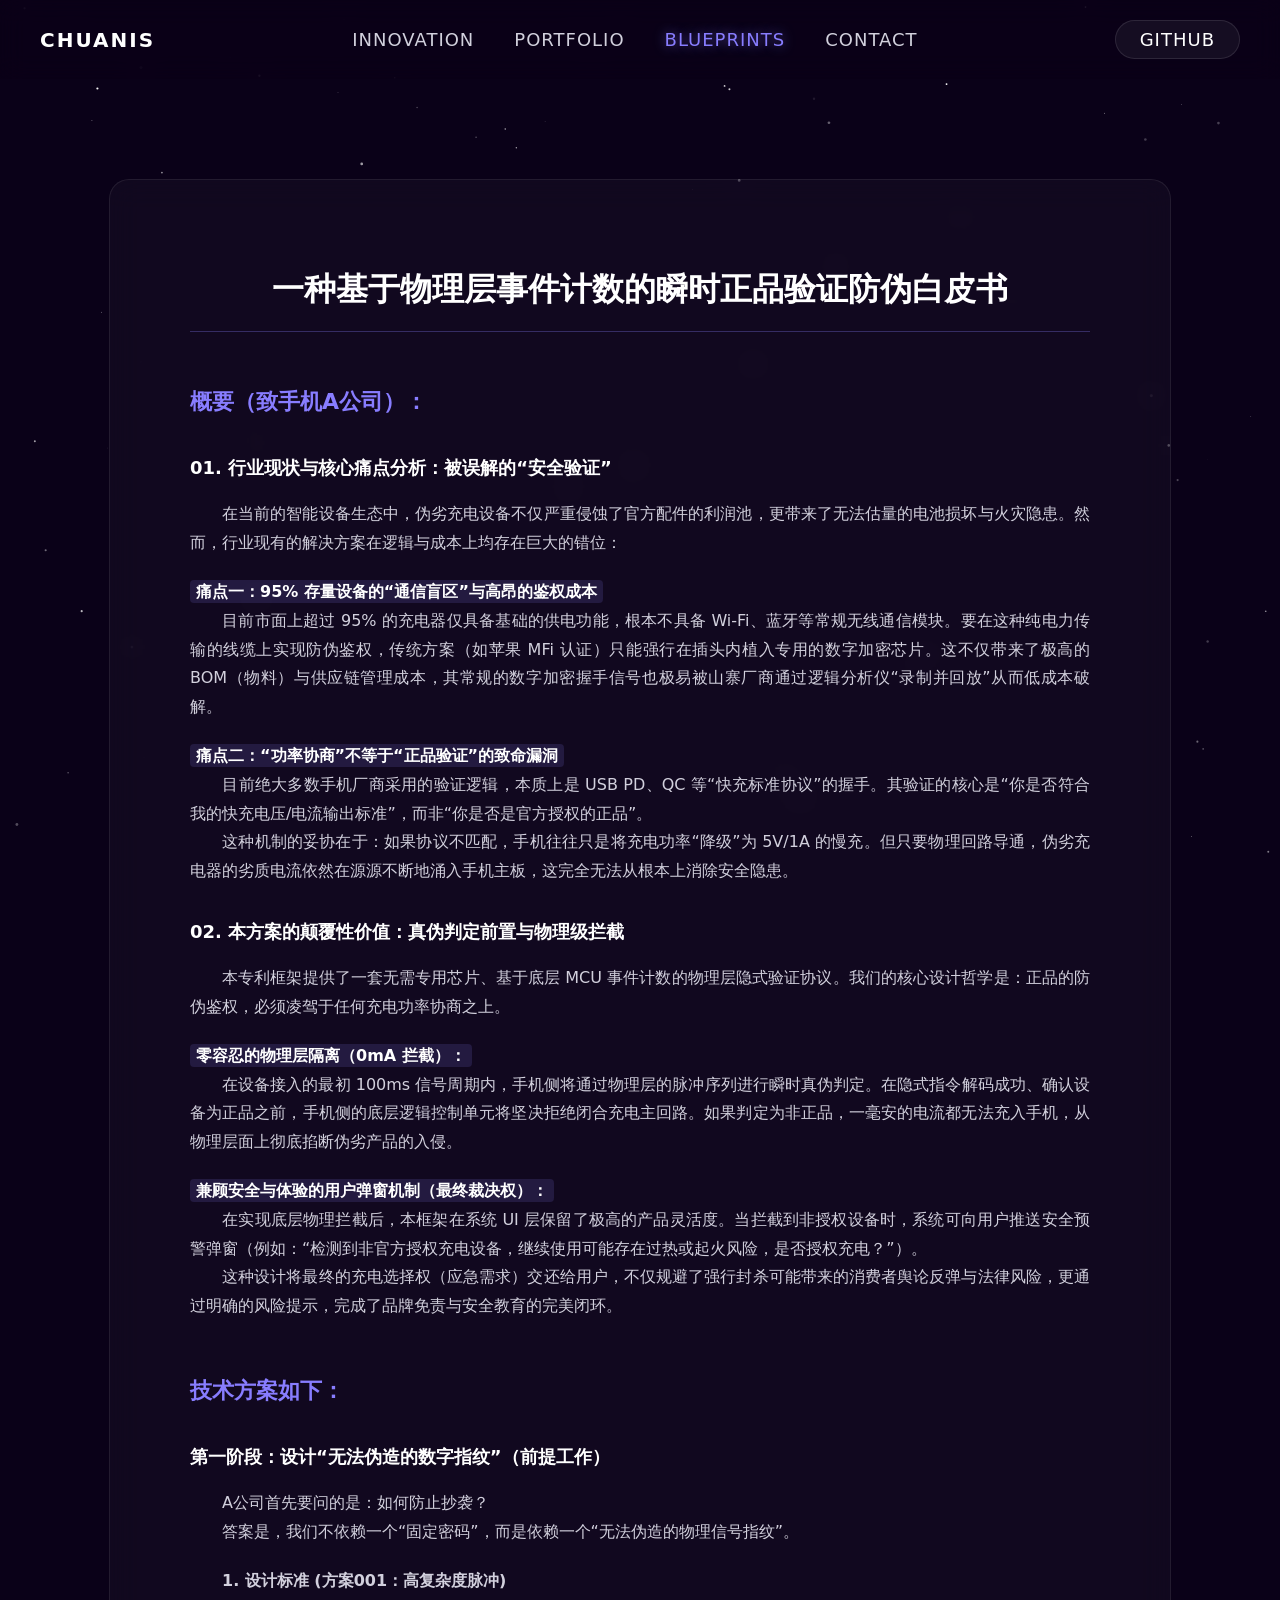
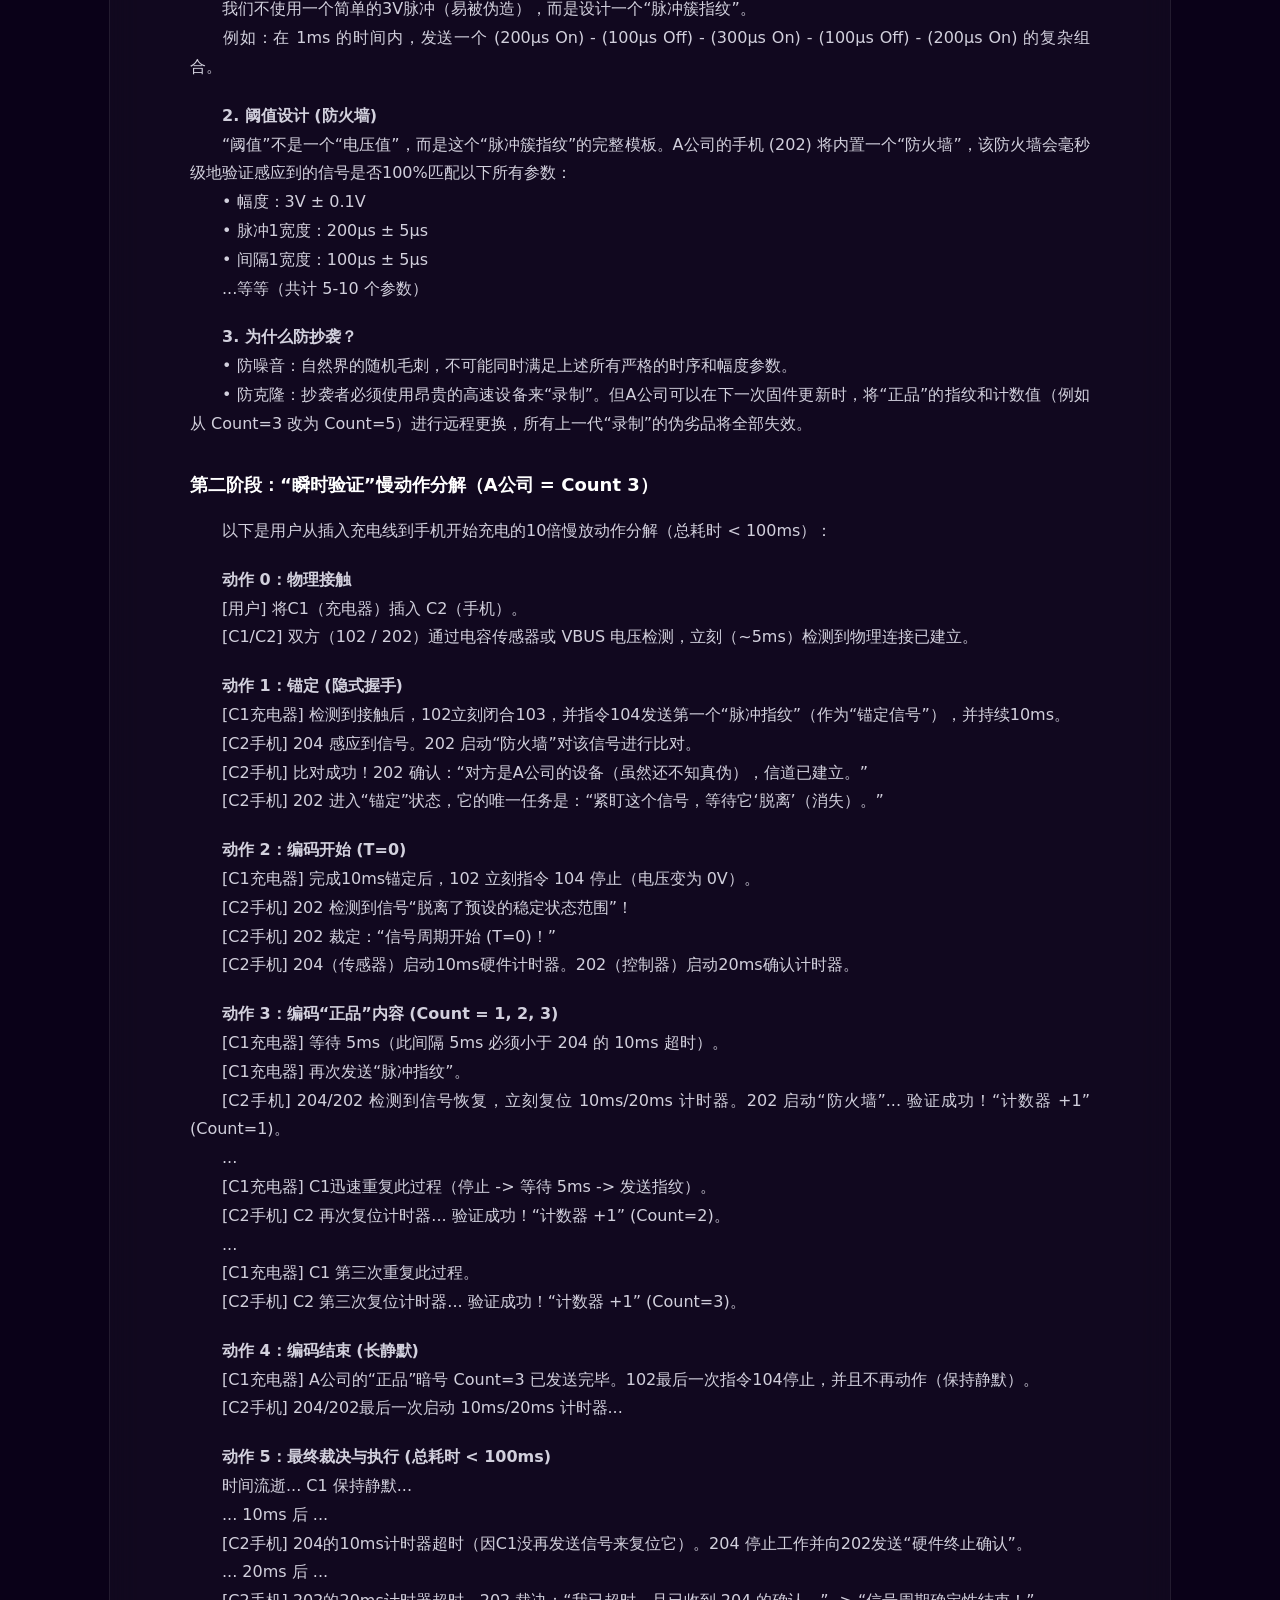
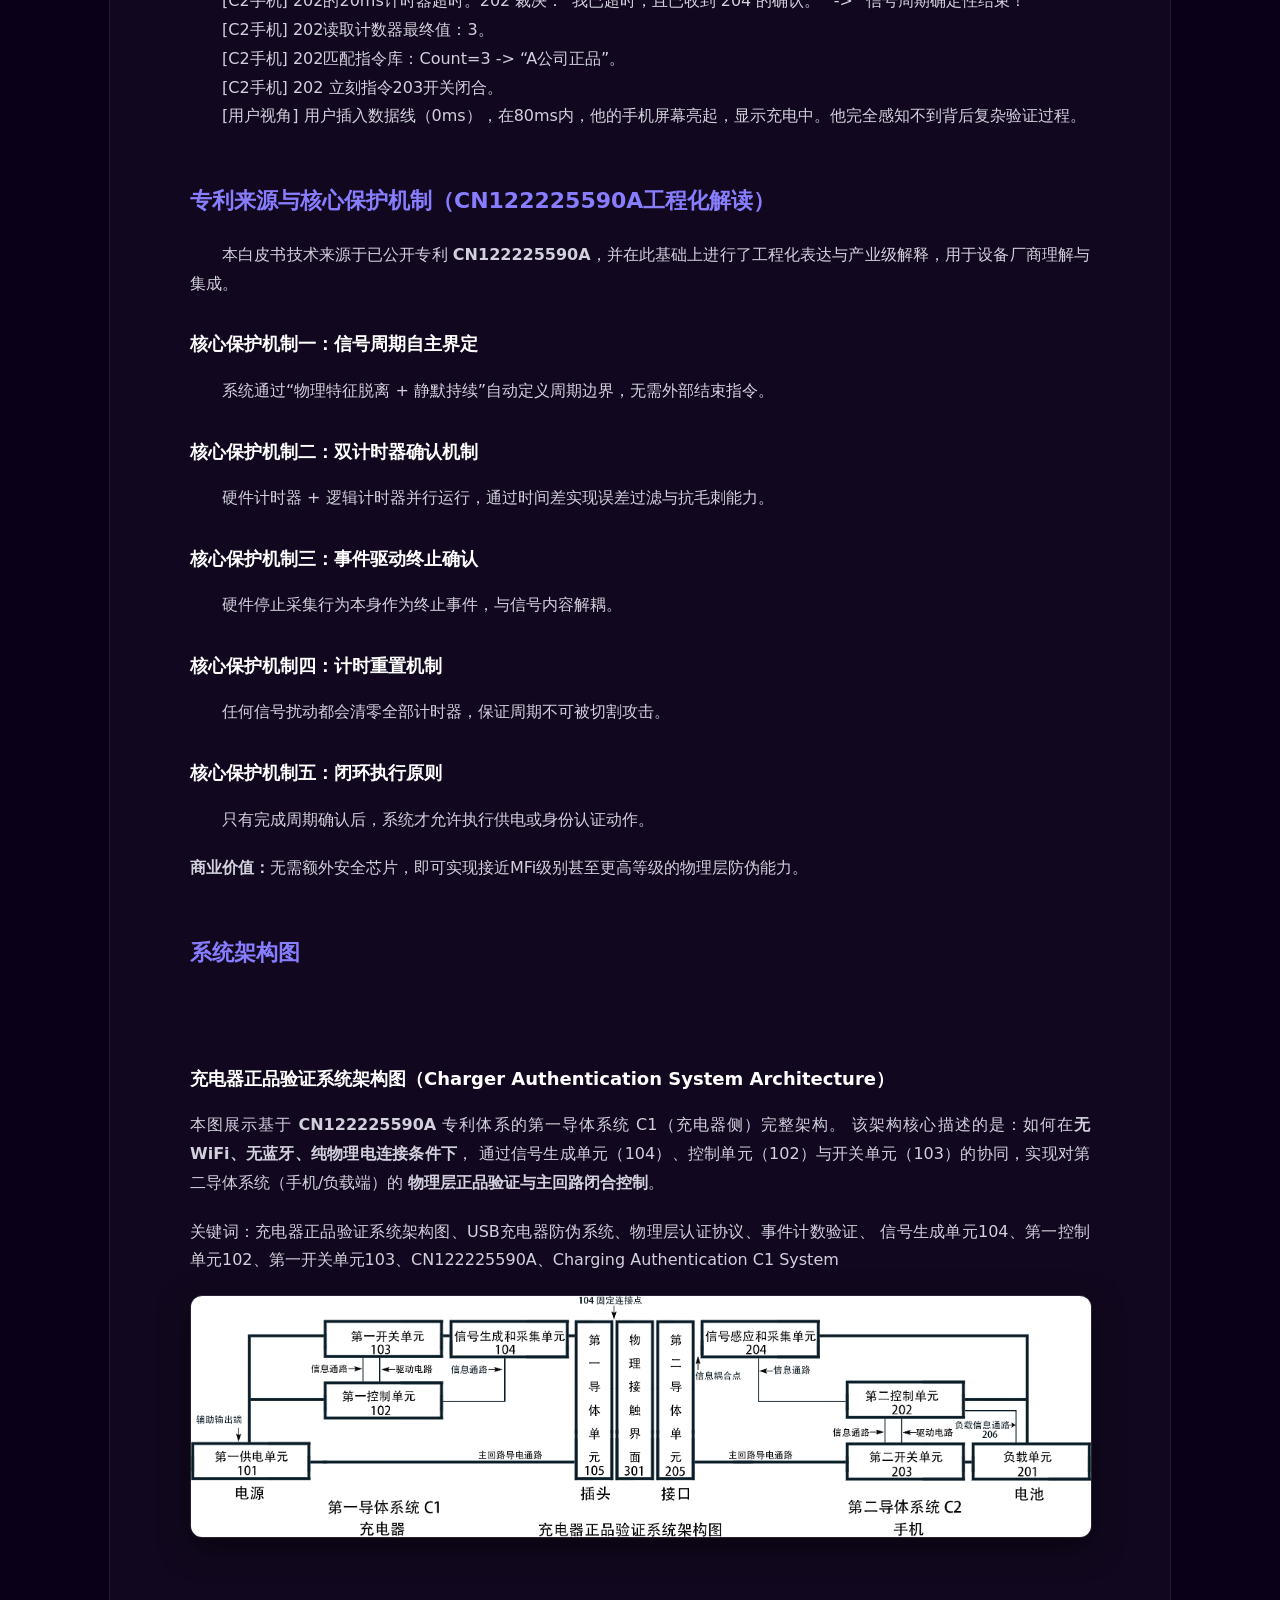
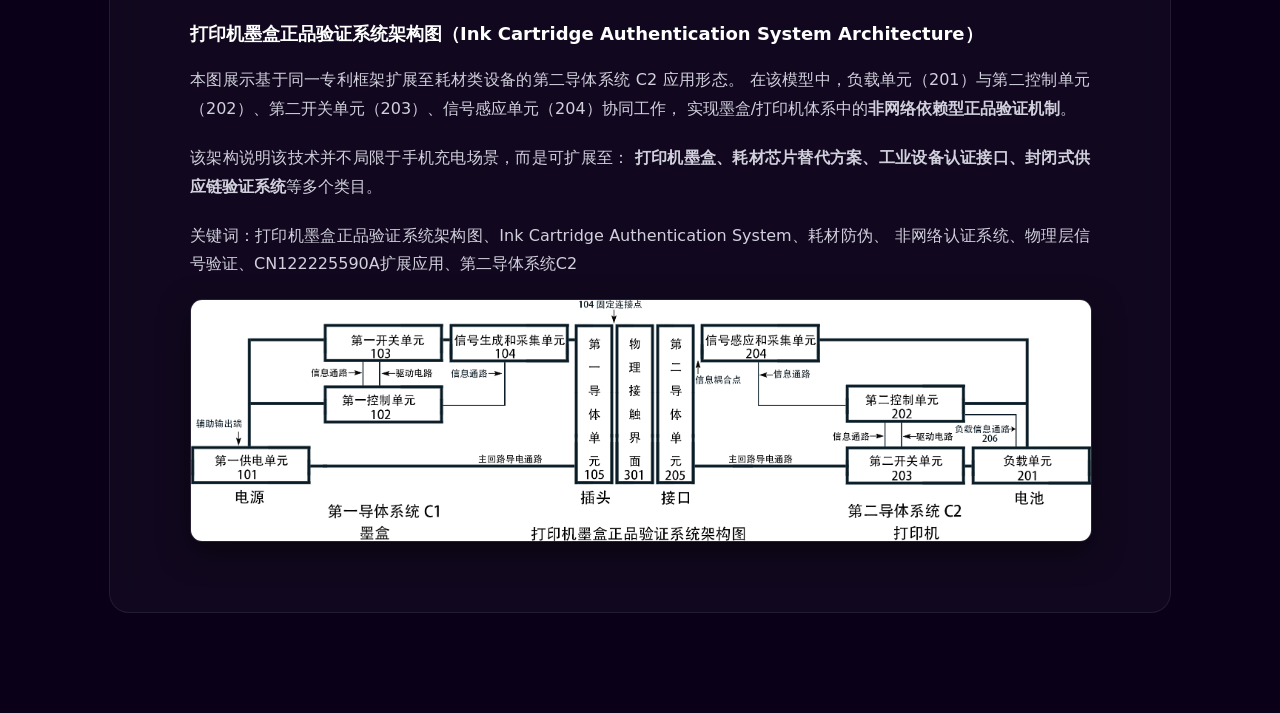
==== commit 18903c74: "Update index.html" ====
--- a/blueprints/index.html
+++ b/blueprints/index.html
@@ -214,8 +214,50 @@
 <h2>系统架构图</h2>
 
 <div class="architecture-images">
-    <img src="充电器正品验证系统架构图.png" alt="充电器正品验证系统架构图">
-    <img src="打印机墨盒正品验证系统架构图.png" alt="打印机墨盒正品验证系统架构图">
+
+    <!-- ===================== 图一：充电器系统 ===================== -->
+    <div class="image-block">
+        <h3>充电器正品验证系统架构图（Charger Authentication System Architecture）</h3>
+
+        <p>
+            本图展示基于 <strong>CN122225590A</strong> 专利体系的第一导体系统 C1（充电器侧）完整架构。
+            该架构核心描述的是：如何在<strong>无 WiFi、无蓝牙、纯物理电连接条件下</strong>，
+            通过信号生成单元（104）、控制单元（102）与开关单元（103）的协同，实现对第二导体系统（手机/负载端）的
+            <strong>物理层正品验证与主回路闭合控制</strong>。
+        </p>
+
+        <p>
+            关键词：充电器正品验证系统架构图、USB充电器防伪系统、物理层认证协议、事件计数验证、
+            信号生成单元104、第一控制单元102、第一开关单元103、CN122225590A、Charging Authentication C1 System
+        </p>
+
+        <img src="充电器正品验证系统架构图.png" alt="充电器正品验证系统架构图 | USB充电器正品验证系统C1架构 | 物理层事件计数防伪系统">
+
+    </div>
+
+    <!-- ===================== 图二：打印机墨盒系统 ===================== -->
+    <div class="image-block">
+        <h3>打印机墨盒正品验证系统架构图（Ink Cartridge Authentication System Architecture）</h3>
+
+        <p>
+            本图展示基于同一专利框架扩展至耗材类设备的第二导体系统 C2 应用形态。
+            在该模型中，负载单元（201）与第二控制单元（202）、第二开关单元（203）、信号感应单元（204）协同工作，
+            实现墨盒/打印机体系中的<strong>非网络依赖型正品验证机制</strong>。
+        </p>
+
+        <p>
+            该架构说明该技术并不局限于手机充电场景，而是可扩展至：
+            <strong>打印机墨盒、耗材芯片替代方案、工业设备认证接口、封闭式供应链验证系统</strong>等多个类目。
+        </p>
+
+        <p>
+            关键词：打印机墨盒正品验证系统架构图、Ink Cartridge Authentication System、耗材防伪、
+            非网络认证系统、物理层信号验证、CN122225590A扩展应用、第二导体系统C2
+        </p>
+
+        <img src="打印机墨盒正品验证系统架构图.png" alt="打印机墨盒正品验证系统架构图 | 墨盒正品验证系统C2架构 | 耗材防伪与物理层认证">
+    </div>
+
 </div>
 
 </article>
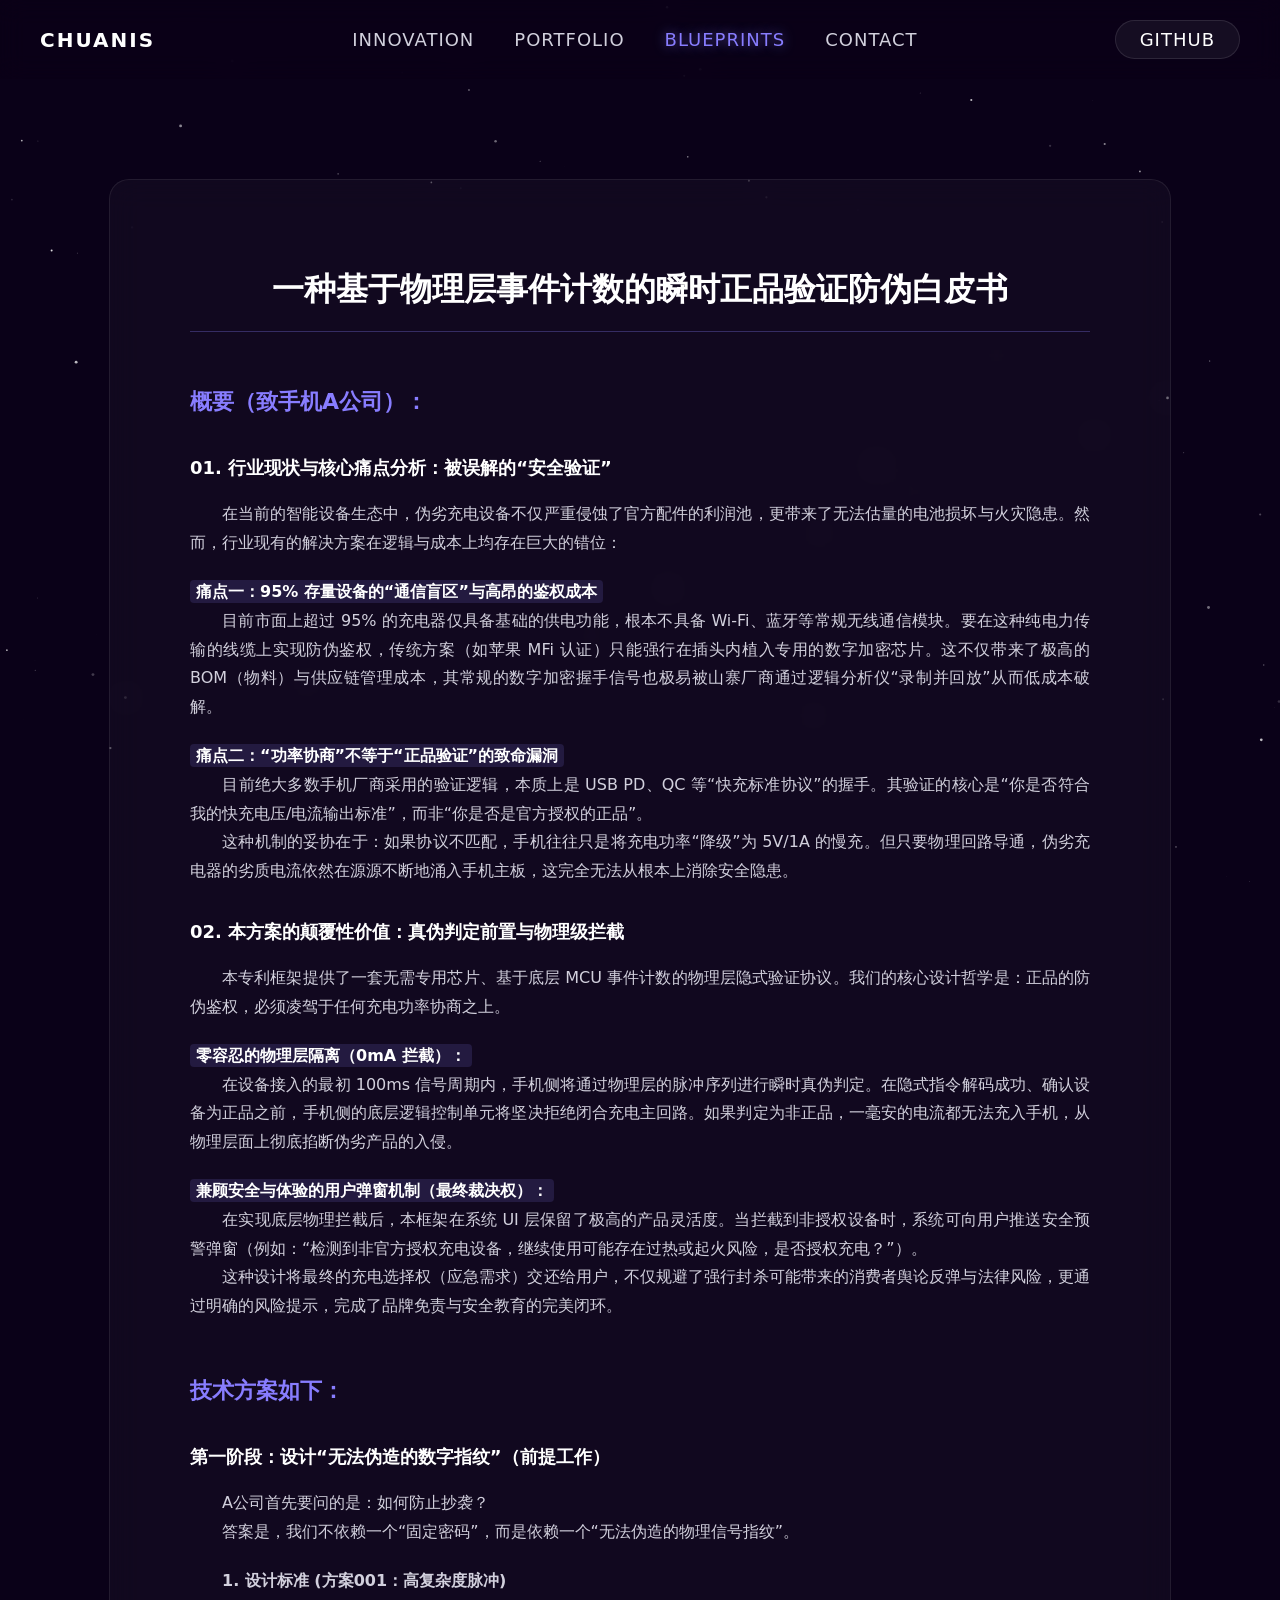
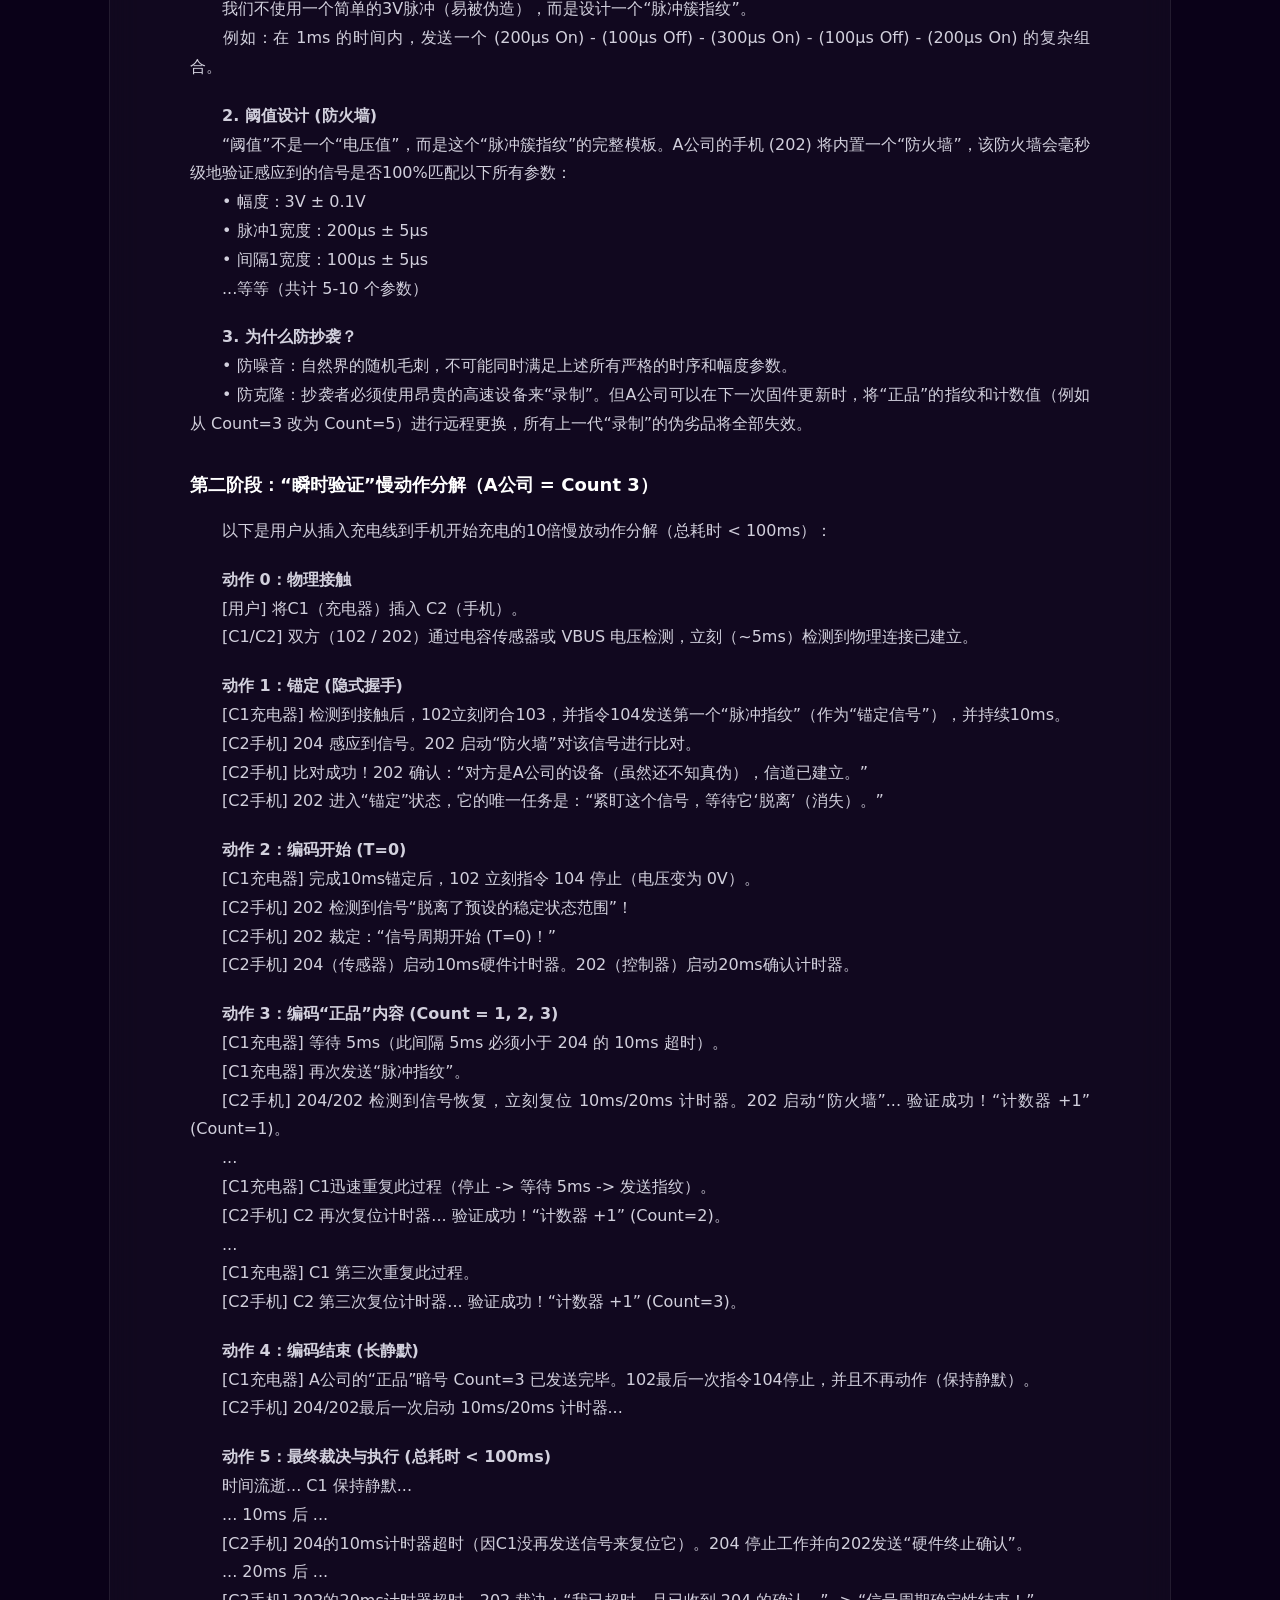
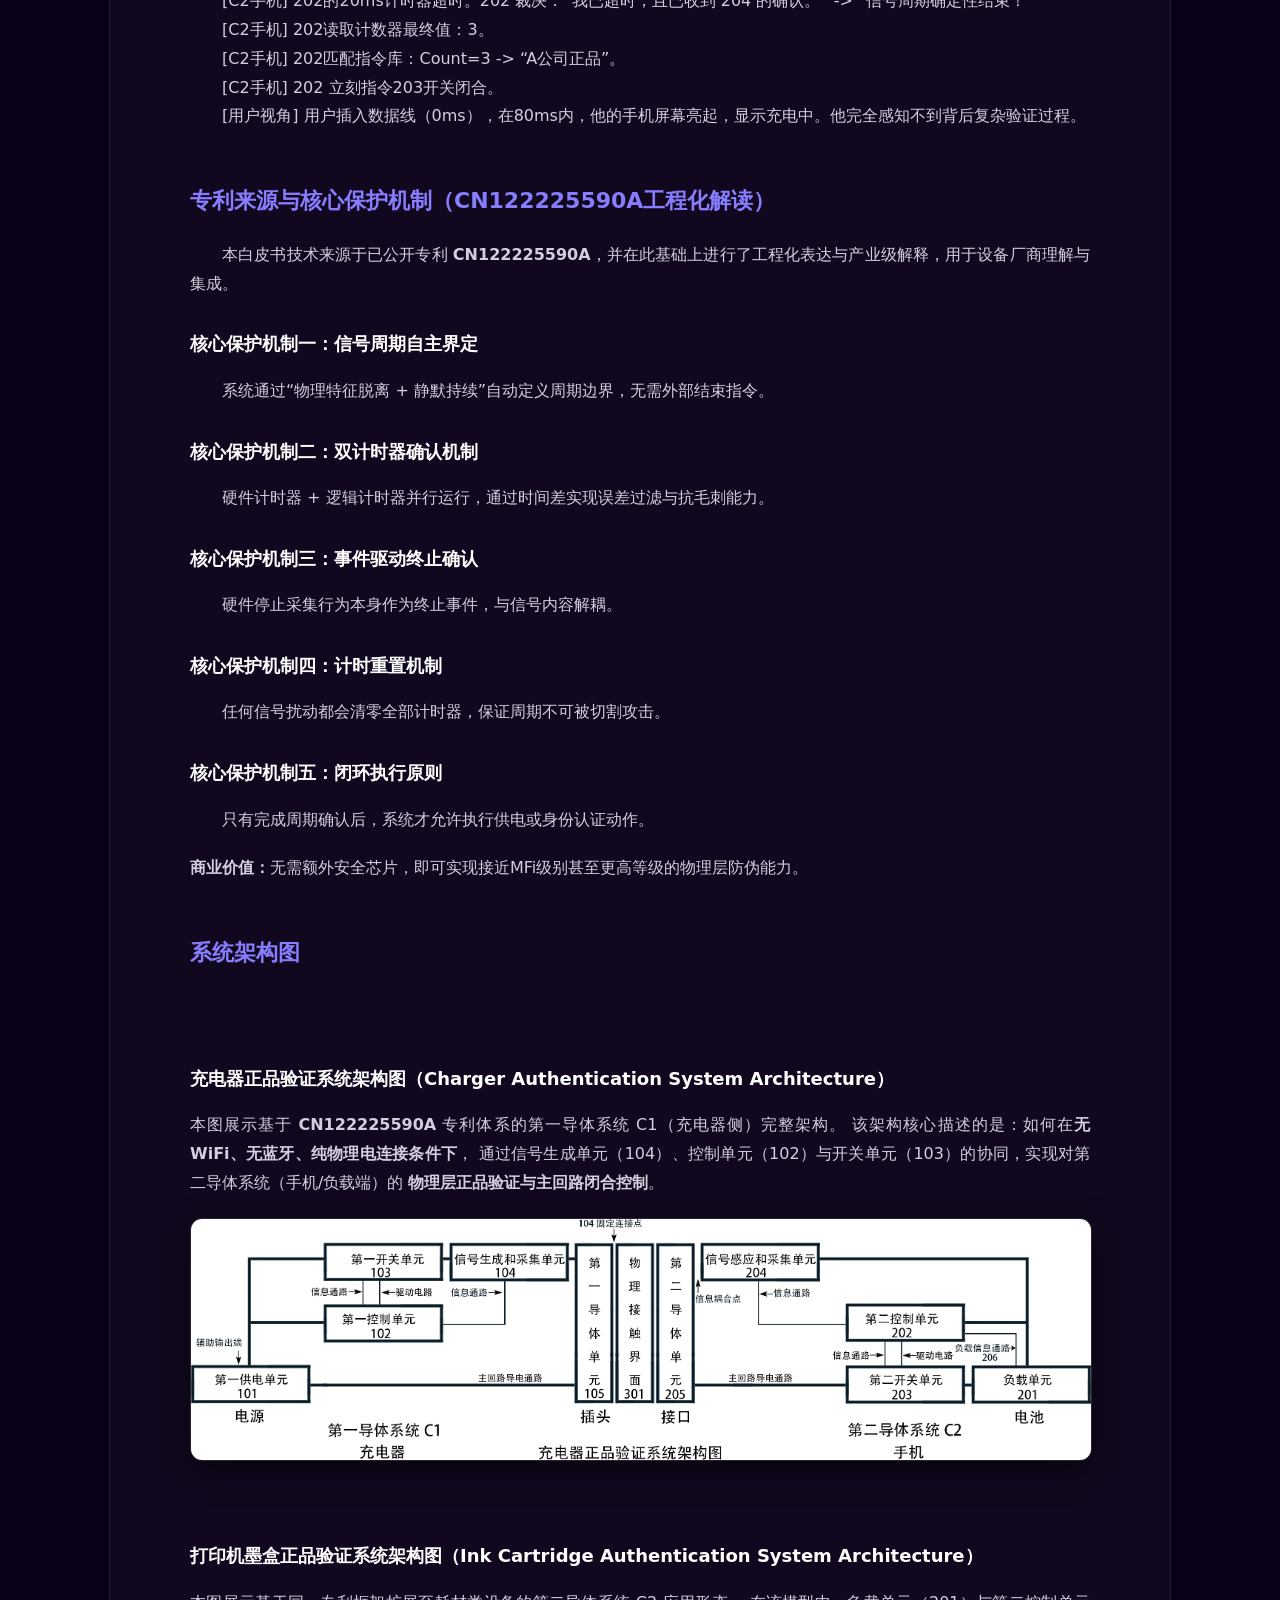
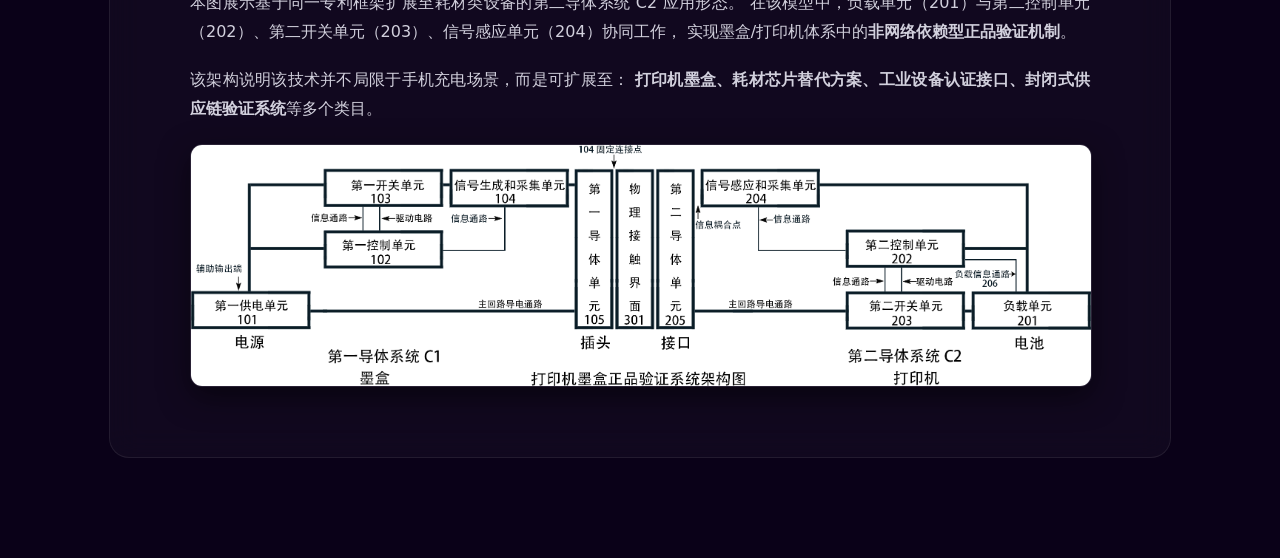
==== commit f2bea615: "Update index.html" ====
--- a/blueprints/index.html
+++ b/blueprints/index.html
@@ -226,11 +226,6 @@
             <strong>物理层正品验证与主回路闭合控制</strong>。
         </p>
 
-        <p>
-            关键词：充电器正品验证系统架构图、USB充电器防伪系统、物理层认证协议、事件计数验证、
-            信号生成单元104、第一控制单元102、第一开关单元103、CN122225590A、Charging Authentication C1 System
-        </p>
-
         <img src="充电器正品验证系统架构图.png" alt="充电器正品验证系统架构图 | USB充电器正品验证系统C1架构 | 物理层事件计数防伪系统">
 
     </div>
@@ -250,11 +245,6 @@
             <strong>打印机墨盒、耗材芯片替代方案、工业设备认证接口、封闭式供应链验证系统</strong>等多个类目。
         </p>
 
-        <p>
-            关键词：打印机墨盒正品验证系统架构图、Ink Cartridge Authentication System、耗材防伪、
-            非网络认证系统、物理层信号验证、CN122225590A扩展应用、第二导体系统C2
-        </p>
-
         <img src="打印机墨盒正品验证系统架构图.png" alt="打印机墨盒正品验证系统架构图 | 墨盒正品验证系统C2架构 | 耗材防伪与物理层认证">
     </div>
 
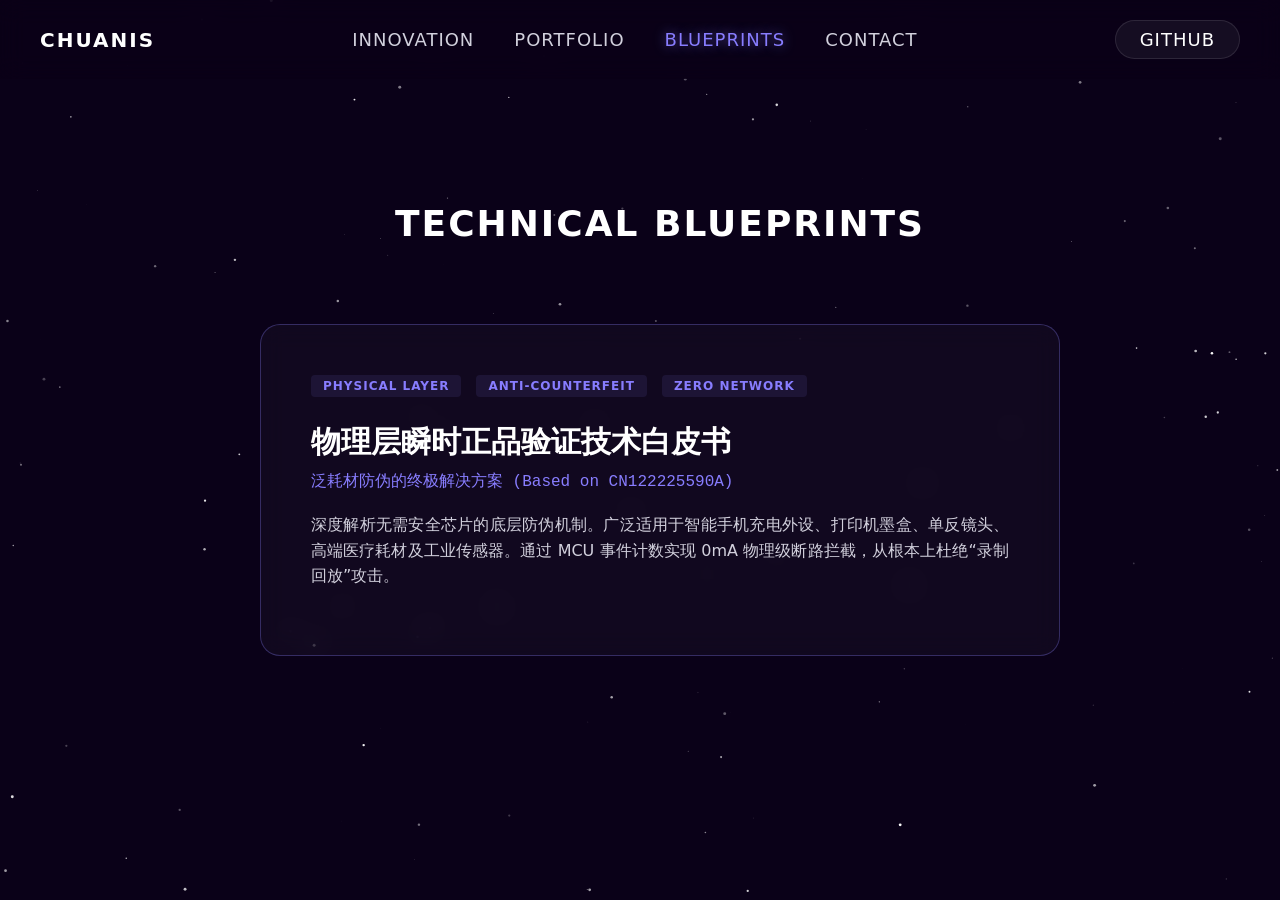
==== commit a5ca2c61: "Update index.html" ====
--- a/blueprints/index.html
+++ b/blueprints/index.html
@@ -2,259 +2,115 @@
 <html lang="zh-CN">
 <head>
     <meta charset="UTF-8">
-    <meta name="viewport" content="width=device-width, initial-scale=1.0">
-    <title>技术白皮书 | CHUANIS BLUEPRINTS</title>
-    <meta name="description" content="一种基于物理层事件计数的瞬时正品验证防伪白皮书。解析行业痛点，提供零容忍的物理层隔离与防伪解决方案。">
+    <meta name="viewport" content="width=device-width, initial-scale=1.0, maximum-scale=1.0, user-scalable=no">
+    <title>BLUEPRINTS | CHUANIS</title>
+    
+    <link rel="icon" href="../favicon.svg" type="image/svg+xml">
     
     <link rel="stylesheet" href="../assets/background.css">
     <link rel="stylesheet" href="../assets/nav.css">
     
     <style>
-        /* 白皮书专属沉浸式阅读排版 */
-        .whitepaper-container {
+        .blueprints-container {
             display: flex;
-            justify-content: center;
+            flex-direction: column;
+            align-items: center;
+            width: 100%;
             padding: 100px 20px;
+            gap: 60px;
+            z-index: 10;
             position: relative;
-            z-index: 10;
         }
 
-        .whitepaper-content {
-            background: rgba(255, 255, 255, 0.03);
-            border: 1px solid rgba(255, 255, 255, 0.08);
-            padding: 60px 80px;
-            border-radius: 20px;
-            max-width: 900px;
-            width: 100%;
-            backdrop-filter: blur(15px);
-            color: #d2d0dd;
-            line-height: 1.8;
-            font-size: 16px;
+        .section-title {
+            font-size: 36px;
+            font-weight: 700;
+            color: #fff;
+            margin-bottom: 20px;
+            text-align: center;
+            letter-spacing: 2px;
         }
 
-        .whitepaper-content h1 {
-            color: #fff;
-            font-size: 32px;
-            text-align: center;
-            margin-bottom: 50px;
-            line-height: 1.4;
-            border-bottom: 1px solid rgba(136, 125, 255, 0.3);
-            padding-bottom: 20px;
+        /* 极客风卡片设计 */
+        .blueprint-card {
+            background: rgba(255, 255, 255, 0.03);
+            border: 1px solid rgba(136, 125, 255, 0.3); /* 边框带点紫，突出蓝图感 */
+            padding: 50px;
+            border-radius: 20px;
+            max-width: 800px;
+            width: 100%;
+            text-align: left;
+            backdrop-filter: blur(12px);
+            transition: all 0.4s ease;
+            cursor: pointer;
+            box-sizing: border-box;
+            position: relative;
+            overflow: hidden;
         }
 
-        .whitepaper-content h2 {
-            color: #887dff;
-            font-size: 22px;
-            margin-top: 50px;
-            margin-bottom: 20px;
+        /* 悬停时的呼吸发光效果 */
+        .blueprint-card:hover {
+            background: rgba(136, 125, 255, 0.08);
+            border-color: #887dff;
+            transform: translateY(-5px);
+            box-shadow: 0 0 40px rgba(136, 125, 255, 0.2);
         }
 
-        .whitepaper-content h3 {
-            color: #fff;
-            font-size: 18px;
-            margin-top: 30px;
-            margin-bottom: 15px;
+        /* 标签栏 */
+        .tags-row {
+            display: flex;
+            gap: 15px;
+            margin-bottom: 20px;
+            flex-wrap: wrap;
+        }
+        .tag {
+            color: #887dff;
+            background: rgba(136, 125, 255, 0.1);
+            padding: 4px 12px;
+            border-radius: 4px;
+            font-size: 12px;
+            letter-spacing: 1px;
+            font-weight: 600;
         }
 
-        .whitepaper-content p {
-            margin-bottom: 20px;
-            text-align: justify;
-        }
+        .card-title { font-size: 30px; font-weight: 700; color: #fff; margin-bottom: 10px; line-height: 1.3; }
+        .card-subtitle { font-size: 16px; color: #887dff; margin-bottom: 20px; font-family: monospace; }
+        .card-desc { font-size: 16px; color: #d2d0dd; line-height: 1.6; text-align: justify; }
 
-        .highlight-text {
-            color: #fff;
-            font-weight: 600;
-            background: rgba(136, 125, 255, 0.15);
-            padding: 2px 6px;
-            border-radius: 4px;
-        }
-
-        .architecture-images {
-            margin-top: 60px;
-            display: flex;
-            flex-direction: column;
-            gap: 40px;
-        }
-
-        .architecture-images img {
-            width: 100%;
-            height: auto;
-            border-radius: 12px;
-            box-shadow: 0 10px 30px rgba(0,0,0,0.5);
-            border: 1px solid rgba(255,255,255,0.1);
-        }
-
-        @media (max-width: 768px) {
-            .whitepaper-content { padding: 40px 30px; }
-            .whitepaper-content h1 { font-size: 26px; }
+        /* ==================== 移动端适配 ==================== */
+        @media (max-width: 900px) {
+            .blueprints-container { padding: 50px 15px; gap: 40px; }
+            .section-title { font-size: 28px; }
+            .blueprint-card { padding: 30px 20px; }
+            .card-title { font-size: 22px; }
+            .card-subtitle { font-size: 13px; }
+            .card-desc { font-size: 14px; }
+            .tag { font-size: 11px; padding: 3px 8px; }
         }
     </style>
 </head>
-
 <body>
 
-<main class="whitepaper-container">
-<article class="whitepaper-content">
+    <main class="blueprints-container">
+        
+        <h1 class="section-title">TECHNICAL BLUEPRINTS</h1>
 
-<h1>一种基于物理层事件计数的瞬时正品验证防伪白皮书</h1>
+        <div class="blueprint-card" onclick="window.location.href='physical-layer-auth.html'">
+            <div class="tags-row">
+                <span class="tag">PHYSICAL LAYER</span>
+                <span class="tag">ANTI-COUNTERFEIT</span>
+                <span class="tag">ZERO NETWORK</span>
+            </div>
+            <h2 class="card-title">物理层瞬时正品验证技术白皮书</h2>
+            <div class="card-subtitle">泛耗材防伪的终极解决方案 (Based on CN122225590A)</div>
+            <p class="card-desc">
+                深度解析无需安全芯片的底层防伪机制。广泛适用于智能手机充电外设、打印机墨盒、单反镜头、高端医疗耗材及工业传感器。通过 MCU 事件计数实现 0mA 物理级断路拦截，从根本上杜绝“录制回放”攻击。
+            </p>
+        </div>
 
-<h2>概要（致手机A公司）：</h2>
+        </main>
 
-<h3>01. 行业现状与核心痛点分析：被误解的“安全验证”</h3>
-
-<p>&emsp;&emsp;在当前的智能设备生态中，伪劣充电设备不仅严重侵蚀了官方配件的利润池，更带来了无法估量的电池损坏与火灾隐患。然而，行业现有的解决方案在逻辑与成本上均存在巨大的错位：</p>
-
-<p><span class="highlight-text">痛点一：95% 存量设备的“通信盲区”与高昂的鉴权成本</span><br>
-&emsp;&emsp;目前市面上超过 95% 的充电器仅具备基础的供电功能，根本不具备 Wi-Fi、蓝牙等常规无线通信模块。要在这种纯电力传输的线缆上实现防伪鉴权，传统方案（如苹果 MFi 认证）只能强行在插头内植入专用的数字加密芯片。这不仅带来了极高的 BOM（物料）与供应链管理成本，其常规的数字加密握手信号也极易被山寨厂商通过逻辑分析仪“录制并回放”从而低成本破解。</p>
-
-<p><span class="highlight-text">痛点二：“功率协商”不等于“正品验证”的致命漏洞</span><br>
-&emsp;&emsp;目前绝大多数手机厂商采用的验证逻辑，本质上是 USB PD、QC 等“快充标准协议”的握手。其验证的核心是“你是否符合我的快充电压/电流输出标准”，而非“你是否是官方授权的正品”。<br>
-&emsp;&emsp;这种机制的妥协在于：如果协议不匹配，手机往往只是将充电功率“降级”为 5V/1A 的慢充。但只要物理回路导通，伪劣充电器的劣质电流依然在源源不断地涌入手机主板，这完全无法从根本上消除安全隐患。</p>
-
-<h3>02. 本方案的颠覆性价值：真伪判定前置与物理级拦截</h3>
-
-<p>&emsp;&emsp;本专利框架提供了一套无需专用芯片、基于底层 MCU 事件计数的物理层隐式验证协议。我们的核心设计哲学是：正品的防伪鉴权，必须凌驾于任何充电功率协商之上。</p>
-
-<p><span class="highlight-text">零容忍的物理层隔离（0mA 拦截）：</span><br>
-&emsp;&emsp;在设备接入的最初 100ms 信号周期内，手机侧将通过物理层的脉冲序列进行瞬时真伪判定。在隐式指令解码成功、确认设备为正品之前，手机侧的底层逻辑控制单元将坚决拒绝闭合充电主回路。如果判定为非正品，一毫安的电流都无法充入手机，从物理层面上彻底掐断伪劣产品的入侵。</p>
-
-<p><span class="highlight-text">兼顾安全与体验的用户弹窗机制（最终裁决权）：</span><br>
-&emsp;&emsp;在实现底层物理拦截后，本框架在系统 UI 层保留了极高的产品灵活度。当拦截到非授权设备时，系统可向用户推送安全预警弹窗（例如：“检测到非官方授权充电设备，继续使用可能存在过热或起火风险，是否授权充电？”）。<br>
-&emsp;&emsp;这种设计将最终的充电选择权（应急需求）交还给用户，不仅规避了强行封杀可能带来的消费者舆论反弹与法律风险，更通过明确的风险提示，完成了品牌免责与安全教育的完美闭环。</p>
-
-<h2>技术方案如下：</h2>
-
-<h3>第一阶段：设计“无法伪造的数字指纹”（前提工作）</h3>
-
-<p>&emsp;&emsp;A公司首先要问的是：如何防止抄袭？<br>
-&emsp;&emsp;答案是，我们不依赖一个“固定密码”，而是依赖一个“无法伪造的物理信号指纹”。</p>
-
-<p>&emsp;&emsp;<strong>1. 设计标准 (方案001：高复杂度脉冲)</strong><br>
-&emsp;&emsp;我们不使用一个简单的3V脉冲（易被伪造），而是设计一个“脉冲簇指纹”。<br>
-&emsp;&emsp;例如：在 1ms 的时间内，发送一个 (200µs On) - (100µs Off) - (300µs On) - (100µs Off) - (200µs On) 的复杂组合。</p>
-
-<p>&emsp;&emsp;<strong>2. 阈值设计 (防火墙)</strong><br>
-&emsp;&emsp;“阈值”不是一个“电压值”，而是这个“脉冲簇指纹”的完整模板。A公司的手机 (202) 将内置一个“防火墙”，该防火墙会毫秒级地验证感应到的信号是否100%匹配以下所有参数：<br>
-&emsp;&emsp;• 幅度：3V ± 0.1V<br>
-&emsp;&emsp;• 脉冲1宽度：200µs ± 5µs<br>
-&emsp;&emsp;• 间隔1宽度：100µs ± 5µs<br>
-&emsp;&emsp;...等等（共计 5-10 个参数）</p>
-
-<p>&emsp;&emsp;<strong>3. 为什么防抄袭？</strong><br>
-&emsp;&emsp;• 防噪音：自然界的随机毛刺，不可能同时满足上述所有严格的时序和幅度参数。<br>
-&emsp;&emsp;• 防克隆：抄袭者必须使用昂贵的高速设备来“录制”。但A公司可以在下一次固件更新时，将“正品”的指纹和计数值（例如从 Count=3 改为 Count=5）进行远程更换，所有上一代“录制”的伪劣品将全部失效。</p>
-
-<h3>第二阶段：“瞬时验证”慢动作分解（A公司 = Count 3）</h3>
-
-<p>&emsp;&emsp;以下是用户从插入充电线到手机开始充电的10倍慢放动作分解（总耗时 < 100ms）：</p>
-
-<p>&emsp;&emsp;<strong>动作 0：物理接触</strong><br>
-&emsp;&emsp;[用户] 将C1（充电器）插入 C2（手机）。<br>
-&emsp;&emsp;[C1/C2] 双方（102 / 202）通过电容传感器或 VBUS 电压检测，立刻（~5ms）检测到物理连接已建立。</p>
-
-<p>&emsp;&emsp;<strong>动作 1：锚定 (隐式握手)</strong><br>
-&emsp;&emsp;[C1充电器] 检测到接触后，102立刻闭合103，并指令104发送第一个“脉冲指纹”（作为“锚定信号”），并持续10ms。<br>
-&emsp;&emsp;[C2手机] 204 感应到信号。202 启动“防火墙”对该信号进行比对。<br>
-&emsp;&emsp;[C2手机] 比对成功！202 确认：“对方是A公司的设备（虽然还不知真伪），信道已建立。”<br>
-&emsp;&emsp;[C2手机] 202 进入“锚定”状态，它的唯一任务是：“紧盯这个信号，等待它‘脱离’（消失）。”</p>
-
-<p>&emsp;&emsp;<strong>动作 2：编码开始 (T=0)</strong><br>
-&emsp;&emsp;[C1充电器] 完成10ms锚定后，102 立刻指令 104 停止（电压变为 0V）。<br>
-&emsp;&emsp;[C2手机] 202 检测到信号“脱离了预设的稳定状态范围”！<br>
-&emsp;&emsp;[C2手机] 202 裁定：“信号周期开始 (T=0)！”<br>
-&emsp;&emsp;[C2手机] 204（传感器）启动10ms硬件计时器。202（控制器）启动20ms确认计时器。</p>
-
-<p>&emsp;&emsp;<strong>动作 3：编码“正品”内容 (Count = 1, 2, 3)</strong><br>
-&emsp;&emsp;[C1充电器] 等待 5ms（此间隔 5ms 必须小于 204 的 10ms 超时）。<br>
-&emsp;&emsp;[C1充电器] 再次发送“脉冲指纹”。<br>
-&emsp;&emsp;[C2手机] 204/202 检测到信号恢复，立刻复位 10ms/20ms 计时器。202 启动“防火墙”... 验证成功！“计数器 +1” (Count=1)。<br>
-&emsp;&emsp;...<br>
-&emsp;&emsp;[C1充电器] C1迅速重复此过程（停止 -> 等待 5ms -> 发送指纹）。<br>
-&emsp;&emsp;[C2手机] C2 再次复位计时器... 验证成功！“计数器 +1” (Count=2)。<br>
-&emsp;&emsp;...<br>
-&emsp;&emsp;[C1充电器] C1 第三次重复此过程。<br>
-&emsp;&emsp;[C2手机] C2 第三次复位计时器... 验证成功！“计数器 +1” (Count=3)。</p>
-
-<p>&emsp;&emsp;<strong>动作 4：编码结束 (长静默)</strong><br>
-&emsp;&emsp;[C1充电器] A公司的“正品”暗号 Count=3 已发送完毕。102最后一次指令104停止，并且不再动作（保持静默）。<br>
-&emsp;&emsp;[C2手机] 204/202最后一次启动 10ms/20ms 计时器...</p>
-
-<p>&emsp;&emsp;<strong>动作 5：最终裁决与执行 (总耗时 < 100ms)</strong><br>
-&emsp;&emsp;时间流逝... C1 保持静默...<br>
-&emsp;&emsp;... 10ms 后 ...<br>
-&emsp;&emsp;[C2手机] 204的10ms计时器超时（因C1没再发送信号来复位它）。204 停止工作并向202发送“硬件终止确认”。<br>
-&emsp;&emsp;... 20ms 后 ...<br>
-&emsp;&emsp;[C2手机] 202的20ms计时器超时。202 裁决：“我已超时，且已收到 204 的确认。” -> “信号周期确定性结束！”<br>
-&emsp;&emsp;[C2手机] 202读取计数器最终值：3。<br>
-&emsp;&emsp;[C2手机] 202匹配指令库：Count=3 -> “A公司正品”。<br>
-&emsp;&emsp;[C2手机] 202 立刻指令203开关闭合。<br>
-&emsp;&emsp;[用户视角] 用户插入数据线（0ms），在80ms内，他的手机屏幕亮起，显示充电中。他完全感知不到背后复杂验证过程。</p>
-
-<h2>专利来源与核心保护机制（CN122225590A工程化解读）</h2>
-
-<p>&emsp;&emsp;本白皮书技术来源于已公开专利 <strong>CN122225590A</strong>，并在此基础上进行了工程化表达与产业级解释，用于设备厂商理解与集成。</p>
-
-<h3>核心保护机制一：信号周期自主界定</h3>
-<p>&emsp;&emsp;系统通过“物理特征脱离 + 静默持续”自动定义周期边界，无需外部结束指令。</p>
-
-<h3>核心保护机制二：双计时器确认机制</h3>
-<p>&emsp;&emsp;硬件计时器 + 逻辑计时器并行运行，通过时间差实现误差过滤与抗毛刺能力。</p>
-
-<h3>核心保护机制三：事件驱动终止确认</h3>
-<p>&emsp;&emsp;硬件停止采集行为本身作为终止事件，与信号内容解耦。</p>
-
-<h3>核心保护机制四：计时重置机制</h3>
-<p>&emsp;&emsp;任何信号扰动都会清零全部计时器，保证周期不可被切割攻击。</p>
-
-<h3>核心保护机制五：闭环执行原则</h3>
-<p>&emsp;&emsp;只有完成周期确认后，系统才允许执行供电或身份认证动作。</p>
-
-<p><strong>商业价值：</strong>无需额外安全芯片，即可实现接近MFi级别甚至更高等级的物理层防伪能力。</p>
-
-<h2>系统架构图</h2>
-
-<div class="architecture-images">
-
-    <!-- ===================== 图一：充电器系统 ===================== -->
-    <div class="image-block">
-        <h3>充电器正品验证系统架构图（Charger Authentication System Architecture）</h3>
-
-        <p>
-            本图展示基于 <strong>CN122225590A</strong> 专利体系的第一导体系统 C1（充电器侧）完整架构。
-            该架构核心描述的是：如何在<strong>无 WiFi、无蓝牙、纯物理电连接条件下</strong>，
-            通过信号生成单元（104）、控制单元（102）与开关单元（103）的协同，实现对第二导体系统（手机/负载端）的
-            <strong>物理层正品验证与主回路闭合控制</strong>。
-        </p>
-
-        <img src="充电器正品验证系统架构图.png" alt="充电器正品验证系统架构图 | USB充电器正品验证系统C1架构 | 物理层事件计数防伪系统">
-
-    </div>
-
-    <!-- ===================== 图二：打印机墨盒系统 ===================== -->
-    <div class="image-block">
-        <h3>打印机墨盒正品验证系统架构图（Ink Cartridge Authentication System Architecture）</h3>
-
-        <p>
-            本图展示基于同一专利框架扩展至耗材类设备的第二导体系统 C2 应用形态。
-            在该模型中，负载单元（201）与第二控制单元（202）、第二开关单元（203）、信号感应单元（204）协同工作，
-            实现墨盒/打印机体系中的<strong>非网络依赖型正品验证机制</strong>。
-        </p>
-
-        <p>
-            该架构说明该技术并不局限于手机充电场景，而是可扩展至：
-            <strong>打印机墨盒、耗材芯片替代方案、工业设备认证接口、封闭式供应链验证系统</strong>等多个类目。
-        </p>
-
-        <img src="打印机墨盒正品验证系统架构图.png" alt="打印机墨盒正品验证系统架构图 | 墨盒正品验证系统C2架构 | 耗材防伪与物理层认证">
-    </div>
-
-</div>
-
-</article>
-</main>
-
-<script src="../assets/background.js"></script>
-<script src="../assets/nav.js"></script>
-
+    <script src="../assets/background.js"></script>
+    <script src="../assets/nav.js"></script>
 </body>
 </html>
--- a/assets/background.css
+++ b/assets/background.css
@@ -21,4 +21,4 @@
     height: 100vh;
     z-index: -999; /* 永远在所有内容的最低层 */
     pointer-events: none; /* 让鼠标事件穿透，绝不影响网页点击 */
-}+}
--- a/assets/nav.css
+++ b/assets/nav.css
@@ -70,4 +70,34 @@
 .nav-btn-signup:hover {
     background: rgba(255, 255, 255, 0.1);
     border-color: rgba(255, 255, 255, 0.2);
-}+}
+
+/* ==================== 移动端适配 ==================== */
+@media (max-width: 900px) {
+    .global-navbar {
+        padding: 15px;
+        flex-direction: column;
+        gap: 15px;
+        align-items: center;
+    }
+    
+    /* 导航中心允许横向滑动，防止拥挤 */
+    .nav-center {
+        width: 100%;
+        overflow-x: auto;
+        padding-bottom: 5px;
+        -webkit-overflow-scrolling: touch;
+        justify-content: flex-start;
+        gap: 20px;
+    }
+    
+    .nav-center a {
+        white-space: nowrap; /* 强制不换行 */
+        font-size: 13px;
+    }
+
+    .nav-right {
+        width: 100%;
+        justify-content: center;
+    }
+}
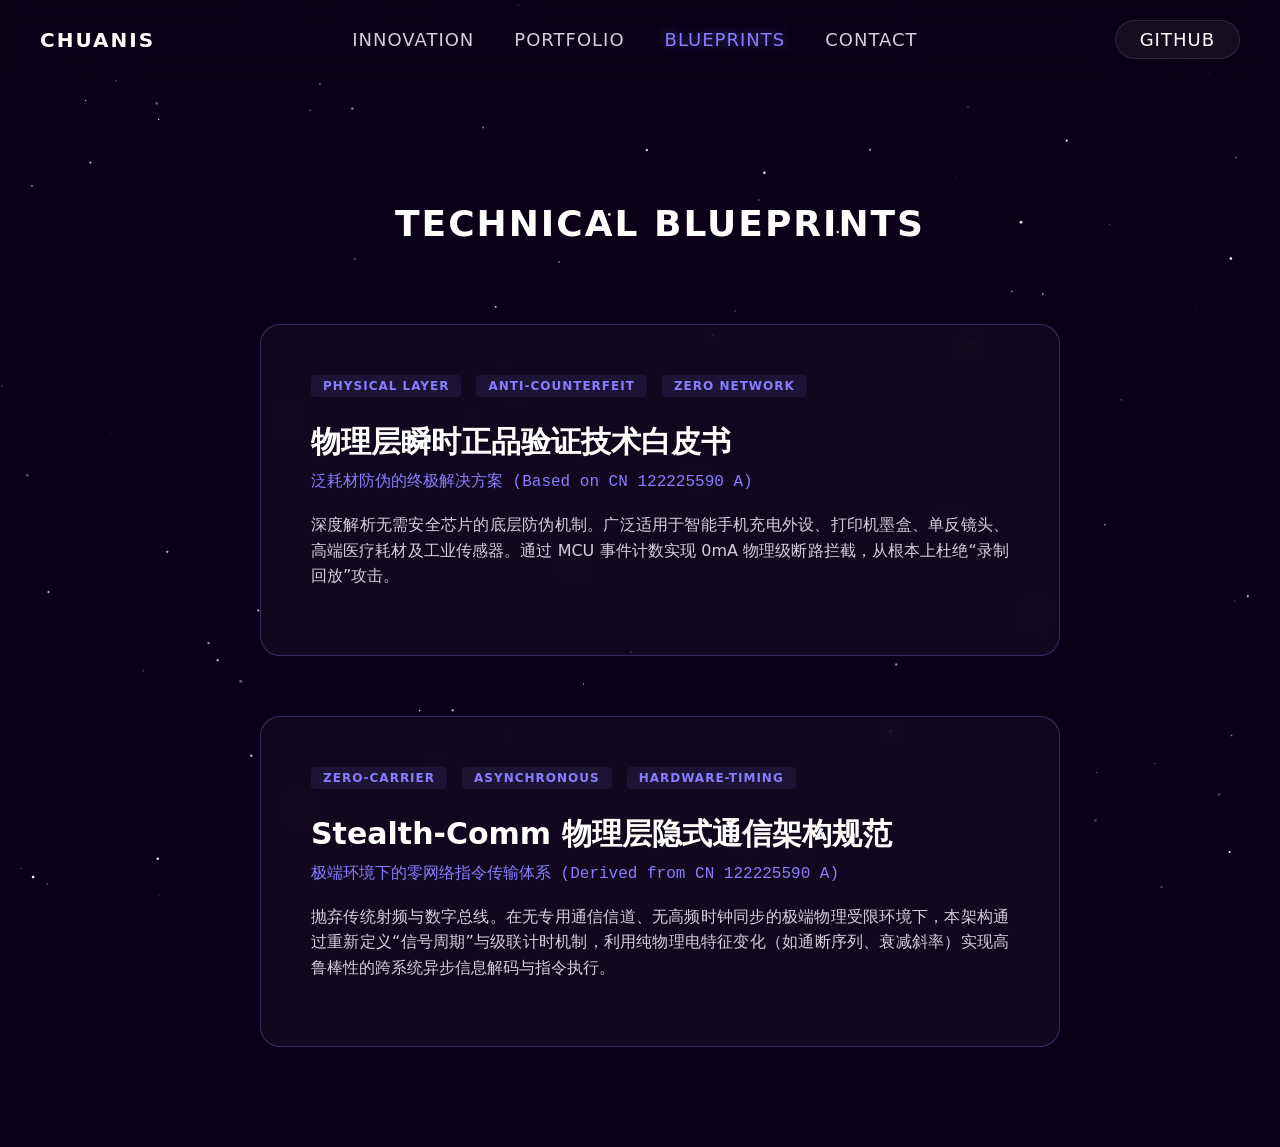
==== commit f8162008: "Update index.html" ====
--- a/blueprints/index.html
+++ b/blueprints/index.html
@@ -102,13 +102,26 @@
                 <span class="tag">ZERO NETWORK</span>
             </div>
             <h2 class="card-title">物理层瞬时正品验证技术白皮书</h2>
-            <div class="card-subtitle">泛耗材防伪的终极解决方案 (Based on CN122225590A)</div>
+            <div class="card-subtitle">泛耗材防伪的终极解决方案 (Based on CN 122225590 A)</div>
             <p class="card-desc">
                 深度解析无需安全芯片的底层防伪机制。广泛适用于智能手机充电外设、打印机墨盒、单反镜头、高端医疗耗材及工业传感器。通过 MCU 事件计数实现 0mA 物理级断路拦截，从根本上杜绝“录制回放”攻击。
             </p>
         </div>
 
-        </main>
+        <div class="blueprint-card" onclick="window.location.href='stealth-comm.html'">
+            <div class="tags-row">
+                <span class="tag">ZERO-CARRIER</span>
+                <span class="tag">ASYNCHRONOUS</span>
+                <span class="tag">HARDWARE-TIMING</span>
+            </div>
+            <h2 class="card-title">Stealth-Comm 物理层隐式通信架构规范</h2>
+            <div class="card-subtitle">极端环境下的零网络指令传输体系 (Derived from CN 122225590 A)</div>
+            <p class="card-desc">
+                抛弃传统射频与数字总线。在无专用通信信道、无高频时钟同步的极端物理受限环境下，本架构通过重新定义“信号周期”与级联计时机制，利用纯物理电特征变化（如通断序列、衰减斜率）实现高鲁棒性的跨系统异步信息解码与指令执行。
+            </p>
+        </div>
+
+    </main>
 
     <script src="../assets/background.js"></script>
     <script src="../assets/nav.js"></script>
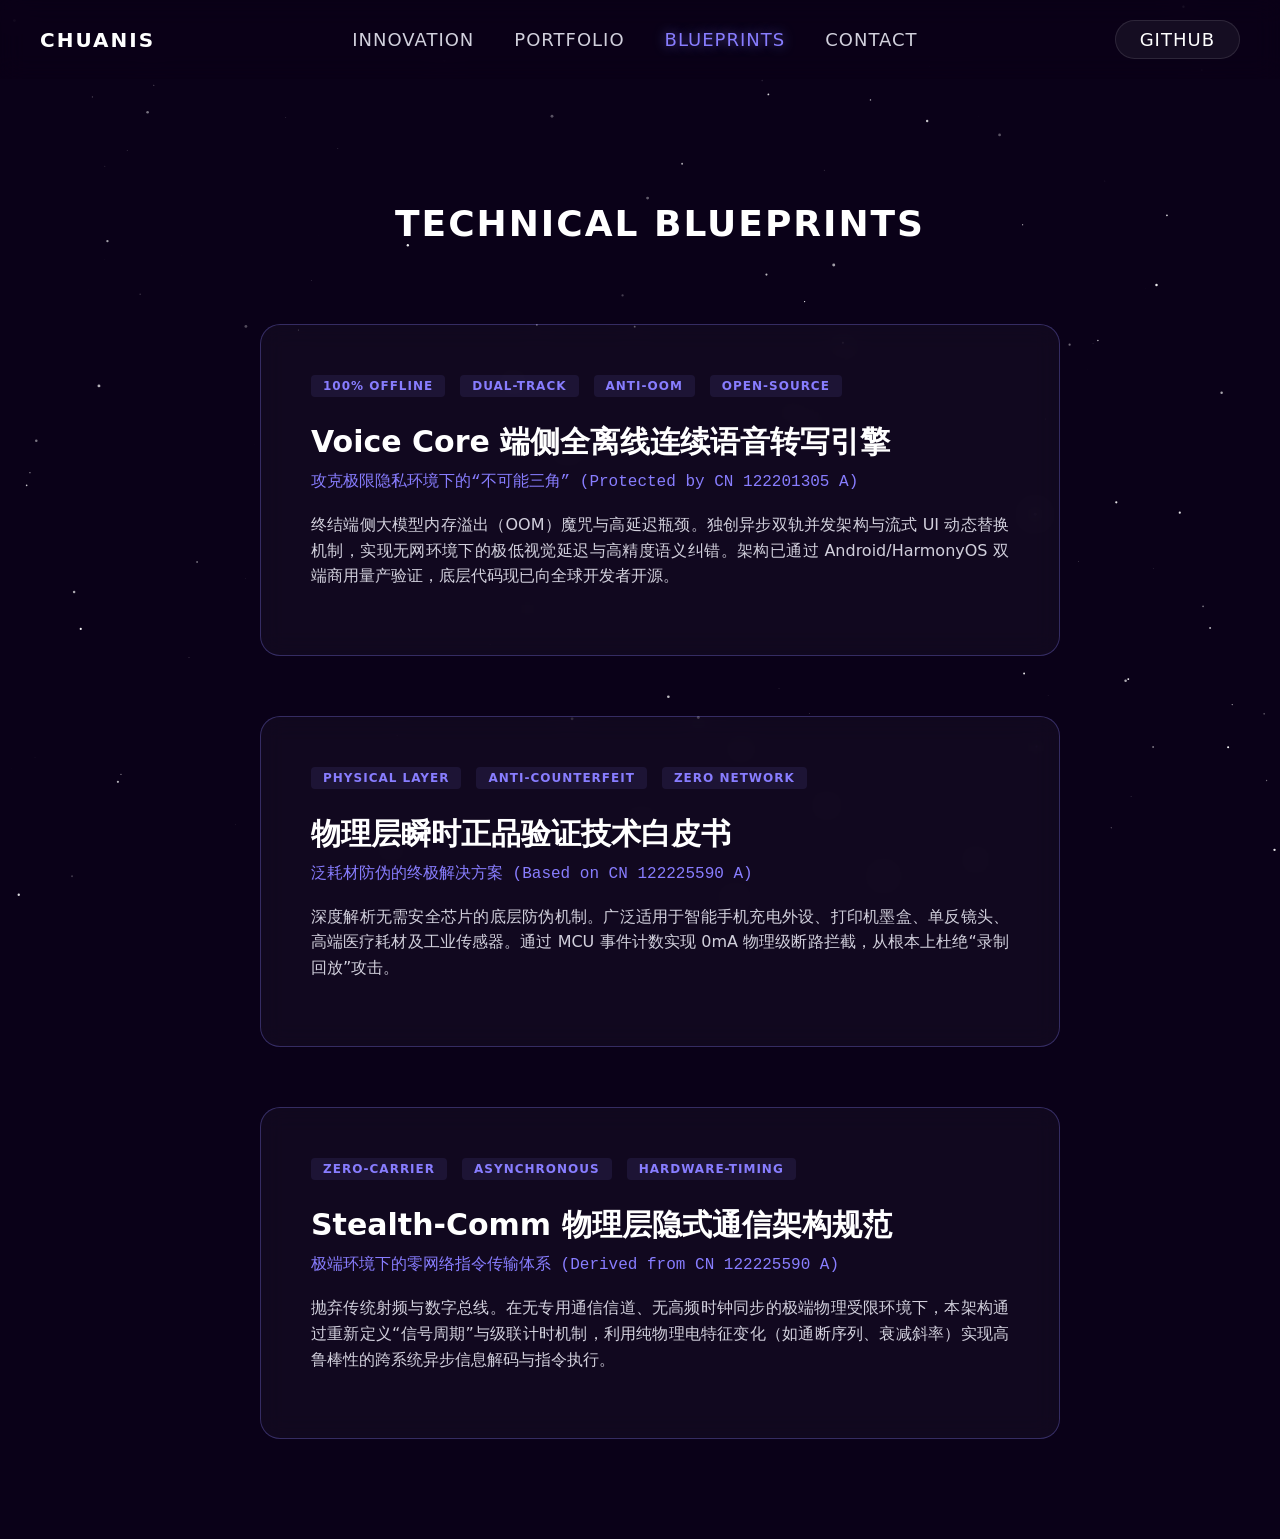
==== commit 567faffe: "Update index.html" ====
--- a/blueprints/index.html
+++ b/blueprints/index.html
@@ -34,7 +34,7 @@
         /* 极客风卡片设计 */
         .blueprint-card {
             background: rgba(255, 255, 255, 0.03);
-            border: 1px solid rgba(136, 125, 255, 0.3); /* 边框带点紫，突出蓝图感 */
+            border: 1px solid rgba(136, 125, 255, 0.3);
             padding: 50px;
             border-radius: 20px;
             max-width: 800px;
@@ -48,7 +48,6 @@
             overflow: hidden;
         }
 
-        /* 悬停时的呼吸发光效果 */
         .blueprint-card:hover {
             background: rgba(136, 125, 255, 0.08);
             border-color: #887dff;
@@ -56,7 +55,6 @@
             box-shadow: 0 0 40px rgba(136, 125, 255, 0.2);
         }
 
-        /* 标签栏 */
         .tags-row {
             display: flex;
             gap: 15px;
@@ -77,7 +75,6 @@
         .card-subtitle { font-size: 16px; color: #887dff; margin-bottom: 20px; font-family: monospace; }
         .card-desc { font-size: 16px; color: #d2d0dd; line-height: 1.6; text-align: justify; }
 
-        /* ==================== 移动端适配 ==================== */
         @media (max-width: 900px) {
             .blueprints-container { padding: 50px 15px; gap: 40px; }
             .section-title { font-size: 28px; }
@@ -94,6 +91,20 @@
     <main class="blueprints-container">
         
         <h1 class="section-title">TECHNICAL BLUEPRINTS</h1>
+
+        <div class="blueprint-card" onclick="window.location.href='voice-core.html'">
+            <div class="tags-row">
+                <span class="tag">100% OFFLINE</span>
+                <span class="tag">DUAL-TRACK</span>
+                <span class="tag">ANTI-OOM</span>
+                <span class="tag">OPEN-SOURCE</span>
+            </div>
+            <h2 class="card-title">Voice Core 端侧全离线连续语音转写引擎</h2>
+            <div class="card-subtitle">攻克极限隐私环境下的“不可能三角” (Protected by CN 122201305 A)</div>
+            <p class="card-desc">
+                终结端侧大模型内存溢出（OOM）魔咒与高延迟瓶颈。独创异步双轨并发架构与流式 UI 动态替换机制，实现无网环境下的极低视觉延迟与高精度语义纠错。架构已通过 Android/HarmonyOS 双端商用量产验证，底层代码现已向全球开发者开源。
+            </p>
+        </div>
 
         <div class="blueprint-card" onclick="window.location.href='physical-layer-auth.html'">
             <div class="tags-row">
